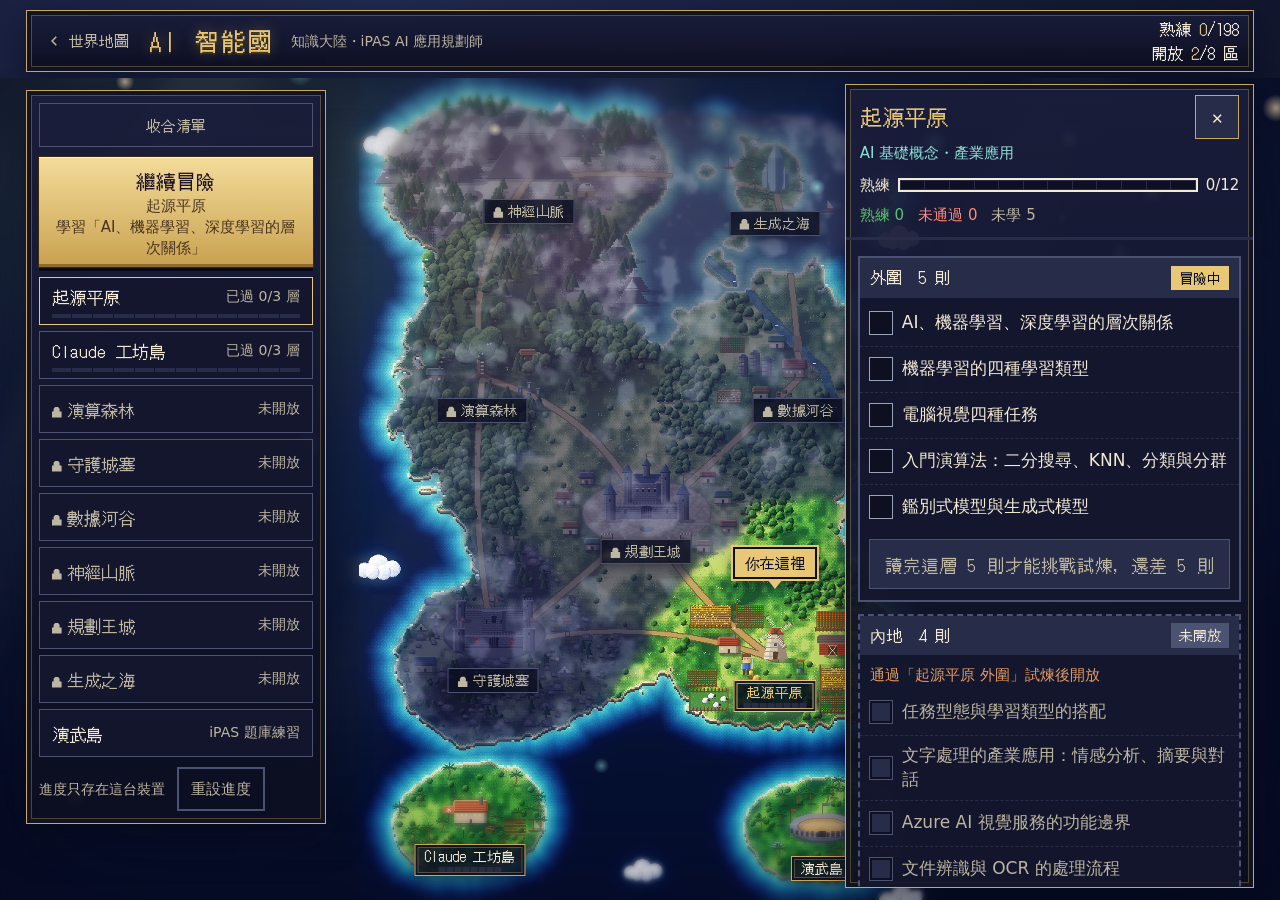
==== ai.html @ 7e4bf6fe "deploy: 同步 01_網站 2026-11-16 10:35:18" ====
<!doctype html>
<html lang="zh-Hant">
<head>
<meta charset="utf-8">
<meta name="viewport" content="width=device-width,initial-scale=1,viewport-fit=cover">
<title>AI 智能國・知識大陸</title>
<meta name="description" content="用像素冒險地圖一區一區學 AI 知識點：讀筆記、做小檢查、過試煉解鎖新區域。">
<link rel="canonical" href="https://jerry08100.github.io/ai-learning/ai.html">
<link rel="manifest" href="manifest.json">
<link rel="icon" href="favicon.svg" type="image/svg+xml">
<link rel="preconnect" href="https://fonts.googleapis.com">
<link rel="stylesheet" href="https://fonts.googleapis.com/css2?family=DotGothic16&display=swap" media="print" onload="this.media='all'">
<link rel="stylesheet" href="world.css?v=112">
</head>
<body data-country="ai">
<div class="app map-mode" id="app">
  <header class="win">
    <div class="brand"><a class="home" href="./"><svg width="18" height="18" viewBox="0 0 24 24" fill="currentColor" aria-hidden="true"><path d="M10.8284 12.0007L15.7782 16.9504L14.364 18.3646L8 12.0007L14.364 5.63672L15.7782 7.05093L10.8284 12.0007Z"/></svg>世界地圖</a><h1>AI 智能國</h1><div class="sub"><span>知識大陸・iPAS AI 應用規劃師</span></div></div>
    <div class="hud" id="hud"></div>
  </header>
  <main id="view"><p class="loading">載入中…</p></main>
  <aside class="sheet win" id="sheet" hidden>
    <div class="sh-head" id="sh-head"></div>
    <div class="sh-body" id="sh-body"></div>
  </aside>
</div>
<div class="toast win" id="toast" role="status"></div>
<script type="module" src="world.js?v=112"></script>
<script>if ('serviceWorker' in navigator) navigator.serviceWorker.register('sw.js').catch(() => {});</script>
</body>
</html>
---- world.css ----
/* 兩國共用樣式（ai.html、earth.html）。美術方向＝風格板 A「HD-2D 光影」（2026-11-14 使用者選定）：
   深墨藍半透明面板＋金色細雙框、像素地圖疊現代光影。操作型頁面：滿版、內文 ≥18px、標籤 ≥14px */
:root {
  --k:#0e1022; --pu:#4a2a3a; --r:#c8564b; --o:#e39a62; --y:#e8c877; --lg:#a7d98a; --g:#5fbf72; --dg:#1f5a4e;
  --nv:#141a33; --b:#3b5dc9; --lb:#6fb3e8; --c:#8fe3da; --w:#f3ead4; --gr:#9aa3b8; --dgr:#4c5272; --sl:#272c48;
  --panel:rgba(20,23,46,.9); --bad-bg:#4a2030; --muted:#bdb6a2; --gold:#c9a85c; --gold-d:rgba(201,168,92,.35);
  --f-body:system-ui,-apple-system,"Noto Sans TC","Microsoft JhengHei",sans-serif;
  --f-pixel:"DotGothic16",var(--f-body);
  --gut:clamp(10px,2vw,32px);
}
* { box-sizing:border-box; }
[hidden] { display:none !important; }
html, body { background:var(--k); overflow-x:clip; }
body { margin:0; color:var(--w); font-family:var(--f-body); font-size:18px; line-height:1.6; }
/* 點陣字只用在遊戲介面（標題、按鈕、名牌、標籤）；內文用一般字型，比較好讀 */
h1, h2, .hud, .tag, .pbtn, .back, .kind, .ly-h, .ttl, .x, .score, .rname { font-family:var(--f-pixel); }
a { color:var(--c); }
button { font-family:inherit; }
:focus-visible { outline:3px solid var(--y); outline-offset:2px; }
.app { min-height:100dvh; background:radial-gradient(120% 90% at 30% 0%, #222a52 0%, var(--nv) 45%, #0a0d1e 100%); display:flex; flex-direction:column; }
.win { background:linear-gradient(180deg, rgba(26,29,58,.94), rgba(12,14,32,.95)); border:1px solid var(--gold);
       box-shadow:inset 0 0 0 4px rgba(12,14,32,.9), inset 0 0 0 5px var(--gold-d), 0 12px 32px rgba(6,8,22,.5); }
header { margin:10px var(--gut) 6px; padding:6px 14px; display:flex; justify-content:space-between; align-items:center; gap:12px; }
header h1 { margin:0; font-size:24px; letter-spacing:3px; color:var(--y); text-shadow:0 0 14px rgba(232,200,119,.35), 0 2px 0 #3a2a10; font-weight:400; line-height:1.3; }
.home { font-family:var(--f-pixel); font-size:15px; color:var(--muted); text-decoration:none; min-height:44px; display:inline-flex; align-items:center; gap:6px; padding:0 4px; }
.home:hover { color:var(--y); }
header .sub { font-size:14px; color:var(--muted); display:flex; gap:10px; align-items:center; }
.brand { display:flex; align-items:center; gap:6px 16px; flex-wrap:wrap; }
header .sub a { min-height:44px; display:inline-flex; align-items:center; }
.hud { text-align:right; font-size:16px; line-height:1.5; white-space:nowrap; }
.hud b { color:var(--y); font-weight:400; }
#view { flex:1; min-height:0; display:flex; flex-direction:column; }

/* 按鈕 */
.pbtn { width:100%; min-height:48px; border:0; font-size:19px; padding:10px 12px 8px; color:#1d1526; background:linear-gradient(180deg,#f3dc9a,#c9a14f);
        box-shadow:inset 0 1px 0 #fff4c8, inset 0 -3px 0 #8f6a2c, 0 0 0 1px #3a2a10, 0 4px 0 #080a18; cursor:pointer; letter-spacing:1px; }
.pbtn:hover { filter:brightness(1.06); }
a.pbtn { display:flex; align-items:center; justify-content:center; text-decoration:none; box-sizing:border-box; }
.pbtn:active { transform:translateY(2px); box-shadow:inset 0 1px 0 #fff4c8, inset 0 -2px 0 #8f6a2c, 0 0 0 1px #3a2a10, 0 2px 0 #080a18; }
.pbtn small { display:block; font-family:var(--f-body); font-size:15px; color:#4a3320; margin-top:2px; letter-spacing:0; line-height:1.4; }
.pbtn.sec { background:linear-gradient(180deg,#3a4064,#262b48); color:var(--w); box-shadow:inset 0 1px 0 #5a6190, inset 0 -3px 0 #15182c, 0 0 0 1px var(--gold-d), 0 4px 0 #080a18; }
.pbtn[disabled] { background:var(--sl); box-shadow:0 0 0 1px var(--dgr); color:var(--muted); cursor:default; transform:none; filter:none; }
.lite { min-height:44px; font-size:15px; background:none; border:2px solid var(--dgr); color:var(--muted); padding:4px 12px; cursor:pointer; }
.lite:hover { border-color:var(--gr); color:var(--w); }

/* 地圖頁 */
.mapbox { position:relative; margin:6px auto 0; }
.mapview { width:100%; height:100%; overflow:auto; overscroll-behavior:contain; scrollbar-width:thin; scrollbar-color:var(--gold) transparent; cursor:grab; }
.mapview.drag { cursor:grabbing; } .mapview.drag canvas { cursor:grabbing; }
.mapwrap { position:relative; }
canvas { display:block; image-rendering:pixelated; image-rendering:crisp-edges; cursor:pointer; }
.tag { position:absolute; z-index:4; transform:translate(-50%,0); padding:2px 9px 3px; background:rgba(12,14,32,.82); border:1px solid var(--gold); font-size:14px; line-height:1.3;
       white-space:nowrap; text-align:center; box-shadow:inset 0 0 0 2px rgba(12,14,32,.9), inset 0 0 0 3px var(--gold-d), 0 4px 12px rgba(6,8,22,.5); color:var(--w); pointer-events:none; }
.tag.lock { border-color:var(--dgr); color:var(--muted); box-shadow:0 4px 12px rgba(6,8,22,.5); }
.tag.here { border-color:var(--y); color:var(--y); }
.here-pin { position:absolute; z-index:5; transform:translate(-50%,-100%); pointer-events:none; animation:here-bob 1.1s ease-in-out infinite; }
.here-pin span { display:block; font:15px var(--f-pixel); color:var(--k); background:var(--y); padding:3px 10px; border:2px solid var(--k); box-shadow:0 0 0 2px var(--y), 0 6px 14px rgba(6,8,22,.55); white-space:nowrap; }
.here-pin::after { content:""; position:absolute; left:50%; top:100%; margin-left:-8px; border:8px solid transparent; border-top:10px solid var(--y); }
@keyframes here-bob { 50% { transform:translate(-50%,calc(-100% - 6px)); } }
@media (prefers-reduced-motion:reduce) { .here-pin { animation:none; } }
.tag.sel { border-color:var(--y); color:var(--y); box-shadow:inset 0 0 0 2px rgba(12,14,32,.9), inset 0 0 0 3px var(--gold), 0 0 16px rgba(232,200,119,.45); }
.lk { display:inline-block; width:10px; height:11px; margin-right:5px; vertical-align:-1px; background:currentColor;
      clip-path:polygon(20% 45%,20% 20%,35% 5%,65% 5%,80% 20%,80% 45%,100% 45%,100% 100%,0 100%,0 45%,35% 45%,35% 25%,65% 25%,65% 45%,20% 45%); }
.seg { display:flex; gap:1px; margin-top:2px; justify-content:center; }
.seg i { width:7px; height:5px; background:var(--sl); }
.seg i.on { background:var(--g); } .seg i.bad { background:var(--r); }
.side-col { padding:6px var(--gut) 10px; display:flex; flex-direction:column; gap:10px; }
.fold-btn { display:none; }
@media (min-width:900px) { .fold-btn { display:block; min-height:44px; font-family:var(--f-pixel); font-size:15px; background:none; border:1px solid var(--dgr); color:var(--muted); cursor:pointer; padding:4px 12px; } .fold-btn:hover { color:var(--y); border-color:var(--gold); } }
.rlist { list-style:none; margin:0; padding:0; display:grid; gap:6px; }
.rlist button { width:100%; min-height:48px; text-align:left; display:grid; grid-template-columns:1fr auto; gap:2px 10px; align-items:center;
                background:var(--panel); border:1px solid var(--dgr); color:var(--w); padding:5px 12px; cursor:pointer; }
.rlist button:hover, .rlist button.sel { border-color:var(--y); }
.rlist .rname { font-size:17px; }
.rlist .rst { font-size:14px; color:var(--muted); }
.rlist .seg { grid-column:1 / -1; justify-content:flex-start; margin-top:0; } .rlist .seg i { flex:1; height:4px; }
.rlist .lock { color:var(--muted); }
.foot { font-size:14px; color:var(--muted); display:flex; flex-wrap:wrap; gap:8px 12px; align-items:center; margin:0; }

/* 區域面板 */
.sheet { position:fixed; left:50%; bottom:0; width:calc(100% - 12px); max-height:78vh; transform:translate(-50%,110%);
         transition:transform .2s steps(5); display:flex; flex-direction:column; z-index:5; margin-bottom:6px; }
.sheet.on { transform:translate(-50%,0); }
.sh-head { padding:10px 14px 10px; border-bottom:3px solid var(--sl); }
.sh-head h2 { margin:0; font-size:22px; font-weight:400; color:var(--y); display:flex; justify-content:space-between; align-items:center; gap:10px; }
.x { min-width:44px; min-height:44px; border:1px solid var(--gold); background:var(--sl); color:var(--w); font-size:15px; cursor:pointer; }
.dom { font-size:15px; color:var(--c); margin-top:2px; }
.hp { display:flex; align-items:center; gap:8px; margin-top:8px; font-size:15px; }
.hp .bar { flex:1; height:14px; border:2px solid var(--w); background:var(--sl); display:flex; padding:1px; gap:1px; }
.hp .bar i { flex:1; background:var(--k); } .hp .bar i.on { background:var(--g); } .hp .bar i.bad { background:var(--r); }
.nums { font-size:15px; color:var(--muted); margin-top:6px; display:flex; gap:14px; flex-wrap:wrap; }
.nums .ok { color:var(--g); } .nums .bad { color:#ff8a7a; }
.cond { font-size:15px; color:var(--o); margin-top:6px; }
.sh-body { overflow-y:auto; padding:4px 12px 16px; }
.layer { margin-top:12px; border:2px solid var(--dgr); background:var(--panel); }
.layer.lock { border-style:dashed; }
.ly-h { display:flex; justify-content:space-between; align-items:center; gap:8px; padding:7px 10px; background:var(--sl); font-size:16px; }
.t { font-size:14px; padding:1px 8px; }
.t-pass { background:var(--g); color:var(--k); } .t-learn { background:var(--y); color:var(--k); } .t-lock { background:var(--dgr); color:var(--w); }
.lc { font-size:15px; color:var(--o); padding:8px 10px 0; }
.lc.plain { color:var(--w); padding:10px; line-height:1.7; }
ul.pts { list-style:none; margin:0; padding:2px 0; }
ul.pts li { display:flex; gap:10px; align-items:center; min-height:46px; padding:8px 10px; font-size:17px; line-height:1.4; cursor:pointer; }
ul.pts li + li { border-top:1px dashed var(--sl); }
ul.pts li:hover:not(.s-lock), ul.pts li:focus-visible { background:var(--sl); }
.ic { width:22px; height:22px; flex:none; display:grid; place-items:center; font-size:13px; color:var(--k); border:2px solid var(--k); box-shadow:0 0 0 1px var(--w); }
.s-ok .ic { background:var(--g); } .s-fail .ic { background:var(--r); color:var(--w); } .s-new .ic { background:var(--k); box-shadow:0 0 0 1px var(--gr); }
.s-lock { color:var(--muted); cursor:default; } .s-lock .ic { background:var(--sl); box-shadow:0 0 0 1px var(--dgr); }
.hint { margin-left:auto; font-size:14px; color:var(--r); background:var(--w); padding:0 6px; white-space:nowrap; }
.trial { margin:8px 10px 12px; width:calc(100% - 20px); font-size:17px; }

/* 學習／試煉頁：手機單欄；寬螢幕「卡片＋大綱」兩欄 */
.app:not(.map-mode) > header { display:none; } /* 學習頁頂端只留一條，把高度讓給內容 */
.lbar { display:flex; align-items:center; gap:12px; margin:10px var(--gut) 0; padding:6px 10px; position:sticky; top:0; z-index:3; }
.back { min-height:44px; font-size:16px; background:var(--sl); color:var(--w); border:2px solid var(--w); padding:2px 12px; cursor:pointer; white-space:nowrap; }
.ttl { flex:1; min-width:0; overflow:hidden; text-overflow:ellipsis; white-space:nowrap; color:var(--y); font-size:18px; }
.dots { display:flex; gap:4px; flex:none; }
@media (max-width:599px) { .ttl { white-space:normal; display:-webkit-box; -webkit-line-clamp:2; -webkit-box-orient:vertical; font-size:16px; line-height:1.35; } .dots i { width:10px; } }
.dots i { width:14px; height:8px; background:var(--sl); } .dots i.on { background:var(--y); } .dots i.done { background:var(--gr); }
.dots i.ok { background:var(--g); } .dots i.bad { background:var(--r); }
.lgrid { flex:1; min-height:0; display:grid; grid-template-columns:minmax(0,1fr); gap:18px; padding:14px var(--gut) 0; }
.lmain { display:flex; flex-direction:column; min-width:0; }
.card { flex:1; padding:16px 18px 18px; display:flex; flex-direction:column; touch-action:pan-y; min-height:40vh; }
.kind { font-size:15px; color:var(--k); background:var(--c); align-self:flex-start; padding:1px 10px; margin-bottom:12px; }
.kind.pit { background:var(--o); } .kind.chk { background:var(--y); }
.card p { margin:0 0 12px; font-size:20px; line-height:1.85; max-width:42em; }
.card .big { font-size:24px; color:var(--y); line-height:1.7; }
.card ul { margin:0; padding-left:24px; font-size:19px; line-height:1.8; max-width:42em; } .card li { margin-bottom:10px; }
.terms { margin:0; font-size:18px; line-height:1.7; max-width:42em; }
.terms dt { color:var(--c); font-weight:700; margin-top:10px; } .terms dt:first-child { margin-top:0; }
.terms dd { margin:2px 0 0; color:var(--w); }
.ph { margin:18px 0 10px; font-size:17px; font-weight:400; font-family:var(--f-pixel); color:var(--k); background:var(--o); display:inline-block; padding:1px 10px; } .ph.th { background:var(--c); }
.flow { column-count:2; column-gap:64px; column-rule:2px solid var(--sl); column-fill:auto; overflow:hidden; }
.flow > :first-child { margin-top:0; } .flow p, .flow .card p { max-width:none; }
.tm { color:var(--c); border-bottom:2px dotted var(--c); cursor:help; }
.tm:hover, .tm:focus-visible { background:var(--sl); outline:none; }
.tip { position:fixed; z-index:10; padding:10px 14px; font-size:17px; line-height:1.6; color:var(--w); pointer-events:none; box-shadow:0 6px 0 rgba(0,0,0,.35); }
.tcol { margin-top:18px; padding-top:14px; border-top:2px solid var(--sl); }
.tcol .th { margin:0 0 10px; font-size:17px; font-weight:400; font-family:var(--f-pixel); color:var(--k); background:var(--c); display:inline-block; padding:1px 10px; }
.refs { font-size:15px; color:var(--muted); margin-top:auto; padding-top:12px; line-height:1.7; }
.q { font-size:20px; line-height:1.7; margin:0 0 12px; max-width:46em; }
.q img { max-width:100%; display:block; margin:8px 0; background:#fff; }
.opts { display:grid; gap:10px; }
.opt { display:block; width:100%; min-height:52px; text-align:left; font-size:18px; line-height:1.55; color:var(--w); background:var(--sl);
       border:2px solid var(--dgr); padding:10px 14px; cursor:pointer; }
.opt:hover:not([disabled]) { border-color:var(--y); }
.opt.right { background:var(--dg); border-color:var(--g); } .opt.wrong { background:var(--bad-bg); border-color:var(--r); }
.opt[disabled] { cursor:default; }
.fb { margin-top:12px; font-size:17px; line-height:1.8; background:var(--panel); border:2px solid var(--dgr); padding:12px 14px; max-width:60em; }
.fb .res { font-size:19px; margin-bottom:6px; } .fb .ok { color:var(--g); } .fb .bad { color:#ff8a7a; }
.nav { display:flex; gap:14px; padding:12px 0 calc(12px + env(safe-area-inset-bottom)); position:sticky; bottom:0; background:linear-gradient(transparent, var(--nv) 30%); z-index:2; }
/* 進度清單：頂端按鈕開關的浮動視窗，不占版面 */
.pbtn-s { min-height:44px; font-size:16px; background:var(--sl); color:var(--w); border:2px solid var(--w); padding:2px 12px; cursor:pointer; white-space:nowrap; font-family:var(--f-pixel); }
.pbtn-s[aria-expanded="true"] { border-color:var(--y); color:var(--y); }
.lside { position:fixed; z-index:8; top:72px; right:var(--gut); width:min(440px, calc(100vw - 2 * var(--gut))); max-height:calc(100dvh - 96px); overflow-y:auto; padding:14px; box-shadow:0 8px 0 rgba(0,0,0,.35); }
.lside h3 { margin:0 0 8px; font-size:17px; font-weight:400; color:var(--y); font-family:var(--f-pixel); }
.lside section + section { margin-top:16px; }
.olist { list-style:none; margin:0; padding:0; display:grid; gap:6px; }
.olist button, .olist span.it { width:100%; min-height:44px; display:flex; align-items:center; gap:10px; text-align:left; font-size:16px;
     background:var(--panel); color:var(--w); border:2px solid var(--sl); padding:6px 10px; }
.olist button { cursor:pointer; } .olist button:hover { border-color:var(--gr); }
.olist .cur { border-color:var(--y); color:var(--y); }
.olist .dim { color:var(--muted); }
.center { text-align:center; }
.loading { margin:48px var(--gut); font-size:19px; text-align:center; }
.result h2 { font-size:28px; font-weight:400; color:var(--y); margin:8px 0 12px; }
.result .score { font-size:56px; margin:4px 0 8px; }
.result ul { font-size:18px; }
.unlock { border:2px dashed var(--y); padding:10px 12px; margin:12px 0; color:var(--y); font-size:18px; }
.toast { position:fixed; left:50%; top:14px; transform:translateX(-50%); padding:10px 14px; font-size:16px; opacity:0; transition:opacity .15s; z-index:9; pointer-events:none; max-width:90vw; }
.toast.on { opacity:1; }

@media (min-width:900px) {
  /* 地圖頁：地圖滿版，左邊清單、右邊區域面板浮在地圖上（使用者 2026-11-14 要求） */
  .app.map-mode { height:100dvh; overflow:hidden; }
  .app.map-mode #view { position:relative; }
  .app.map-mode .mapbox { position:absolute; inset:0; margin:0; background:#10213f; }
  .app.map-mode .mapwrap { margin:0 auto; }
  .app.map-mode .side-col { position:absolute; z-index:5; left:var(--gut); top:12px; width:min(300px,26vw); max-height:calc(100% - 24px); overflow-y:auto; padding:12px; }
  .app.map-mode .side-col.fold { width:auto; }
  .app.map-mode .side-col.fold > :not(.fold-btn) { display:none; }
  .app.map-mode .sheet { position:fixed; z-index:5; left:auto; right:var(--gut); bottom:auto; top:var(--maptop,96px); width:min(430px,32vw); margin:0;
    max-height:calc(100dvh - var(--maptop,96px) - 12px); transform:translateX(calc(100% + 48px)); transition:transform .25s ease; }
  .app.map-mode .sheet.on { transform:none; }
  /* 電腦版：整頁固定一屏，卡片與大綱各自在框內捲 */
  .app:not(.map-mode) { height:100dvh; }
  .lgrid { padding-bottom:12px; }
  .lmain { min-height:0; }
  .card { min-height:0; overflow-y:auto; padding:20px 24px; }
  .nav { position:static; padding-bottom:0; }
  .card p { font-size:21px; } .card .big { font-size:26px; } .card ul { font-size:20px; } .q { font-size:21px; } .opt { font-size:19px; }
  .read p, .read ul { max-width:none; }
}
@media (max-height:760px) and (min-width:900px) {
  header { margin-top:6px; padding:4px 12px; } header h1 { font-size:20px; }
  .card p { font-size:19px; line-height:1.75; } .q { font-size:19px; } .opt { min-height:46px; padding:8px 12px; }
}
@media (max-height:760px) and (min-width:900px) {
  .rlist .seg { display:none; } .rlist button { min-height:44px; padding:2px 12px; } .rlist { gap:2px; } #go { padding:5px 12px 4px; min-height:0; } #go small { font-size:15px; line-height:1.35; } .foot { margin:0; }
  .pbtn { min-height:44px; padding:7px 12px 6px; } .side-col { gap:6px; padding-bottom:2px; }
}
@media (prefers-reduced-motion:reduce) { .sheet, .toast { transition:none; } .pbtn:active { transform:none; } }

/* ---- HD-2D 光影疊層（fx.js 掛在 .mapwrap 裡，全部不吃滑鼠）---- */
.fx { position:absolute; inset:0; pointer-events:none; }
.fx-grade { mix-blend-mode:soft-light; background:radial-gradient(120% 80% at 18% 8%, rgba(255,214,150,.75), rgba(128,96,128,.35) 50%, rgba(16,16,48,.7)); }
.fx-bloom { width:100%; height:100%; mix-blend-mode:screen; opacity:.22; filter:blur(10px) brightness(1.25) contrast(2.4) saturate(1.3); image-rendering:auto; }
.fx-tilt { height:22%; inset:auto 0; backdrop-filter:blur(2.5px); -webkit-backdrop-filter:blur(2.5px); }
.fx-tilt.t { top:0; -webkit-mask-image:linear-gradient(#000, transparent); mask-image:linear-gradient(#000, transparent); }
.fx-tilt.b { bottom:0; -webkit-mask-image:linear-gradient(transparent, #000); mask-image:linear-gradient(transparent, #000); }
.fx-rays { mix-blend-mode:screen; background:repeating-linear-gradient(115deg, rgba(255,240,205,0) 0 9%, rgba(255,240,205,.09) 11% 14%, rgba(255,240,205,0) 17% 26%);
  -webkit-mask-image:linear-gradient(160deg, #000, transparent 70%); mask-image:linear-gradient(160deg, #000, transparent 70%); animation:fx-rays 9s ease-in-out infinite alternate; }
@keyframes fx-rays { from { opacity:.3; } to { opacity:.65; } }
.fx-vig { box-shadow:inset 0 0 min(14vw,140px) rgba(8,8,28,.75); }
.fx-mote { width:100%; height:100%; mix-blend-mode:screen; }
@media (prefers-reduced-motion:reduce) { .fx-rays { animation:none; opacity:.45; } }

/* ---- 互動關卡（lessonkit.js）---- */
.lk-h { margin:0 0 12px; font:19px var(--f-pixel); color:var(--c); font-weight:400; }
.lk-small { font-size:16px; color:var(--muted); margin:8px 0 0; }
.lk-talk { display:flex; gap:16px; align-items:flex-start; }
.lk-talk canvas { flex:none; width:88px; height:88px; image-rendering:pixelated; background:var(--nv); border:2px solid var(--gold); }
.lk-bub { flex:1; border:2px solid var(--w); background:#0b0e20; padding:12px 16px 26px; min-height:120px; cursor:pointer; position:relative; font-size:20px; line-height:1.8; }
.lk-bub .who { font:16px var(--f-pixel); color:var(--y); margin-bottom:2px; }
.lk-bub.me { border-color:var(--lb); } .lk-bub.me .who { color:var(--lb); }
.lk-bub .nx { position:absolute; right:12px; bottom:4px; font-size:14px; color:var(--muted); animation:lk-blink 1s steps(2) infinite; }
.lk-bub:focus-visible { outline:3px solid var(--y); }
.lk-bub .lk-t { pointer-events:none; } /* 打字中換掉文字節點時點擊不會丟失 */
.lk-bub .lk-replay { position:absolute; left:14px; bottom:4px; min-height:32px; padding:2px 12px; font:14px var(--f-pixel); color:var(--y); background:transparent; border:1px solid var(--y); cursor:pointer; }
.lk-bub .lk-replay:hover, .lk-bub .lk-replay:focus-visible { background:rgba(232,200,119,.15); outline:2px solid var(--y); }
.card:has(.lk-talk) { cursor:pointer; }
@keyframes lk-blink { 50% { opacity:0; } }
.lk-q { font-size:20px; line-height:1.7; margin:0 0 12px; }
.lk-opts { display:grid; gap:10px; }
.lk-opts button { text-align:left; font-size:18px; line-height:1.55; color:var(--w); background:var(--sl); border:2px solid var(--dgr); padding:10px 14px; min-height:52px; cursor:pointer; }
.lk-opts button:hover:not([disabled]) { border-color:var(--y); }
.lk-opts .ok { background:var(--dg); border-color:var(--g); } .lk-opts .no { background:var(--bad-bg); border-color:var(--r); }
.lk-why { margin-top:12px; font-size:18px; line-height:1.8; border-left:4px solid var(--g); background:var(--panel); padding:10px 14px; }
.lk-tblw { overflow-x:auto; }
.lk-cmp { width:100%; border-collapse:collapse; font-size:18px; line-height:1.6; }
.lk-cmp th, .lk-cmp td { border:2px solid var(--sl); padding:8px 10px; vertical-align:top; text-align:left; }
.lk-cmp thead th { background:var(--nv); color:var(--c); font:17px var(--f-pixel); }
.lk-cmp tbody th { color:var(--y); font-weight:400; white-space:nowrap; }
.lk-cards { display:grid; grid-template-columns:repeat(auto-fit,minmax(200px,1fr)); gap:12px; }
.lk-cards > div { border:2px solid var(--sl); padding:12px; font-size:18px; line-height:1.65; text-align:center; }
.lk-cards b { display:block; font:20px var(--f-pixel); color:var(--y); margin-bottom:4px; }
.lk-cards small { display:block; color:var(--muted); font-size:15px; margin-top:4px; }
.lk-flow { list-style:none; margin:0; padding:0; display:grid; }
.lk-flow li { display:grid; grid-template-columns:40px 1fr; column-gap:12px; align-items:start; font-size:18px; line-height:1.6; padding-bottom:18px; position:relative; }
.lk-flow li span { grid-row:span 2; width:36px; height:36px; display:grid; place-items:center; background:var(--y); color:var(--k); font:18px var(--f-pixel); }
.lk-flow li:not(:last-child)::after { content:""; position:absolute; left:17px; top:38px; bottom:2px; width:2px; background:var(--gold); }
.lk-flow b { color:var(--w); } .lk-flow em { font-style:normal; color:var(--muted); font-size:16px; }
.lk-chips { display:flex; flex-wrap:wrap; gap:8px; }
.lk-chip { font-size:17px; color:var(--w); background:var(--nv); border:2px solid var(--gold); padding:6px 12px; min-height:44px; cursor:pointer; }
.lk-chip.pick { outline:3px solid var(--y); } .lk-chip.ok { border-color:var(--g); cursor:default; } .lk-chip.no { border-color:var(--r); animation:lk-shake .3s; }
@keyframes lk-shake { 25% { transform:translateX(-4px); } 75% { transform:translateX(4px); } }
.lk-bins { display:grid; grid-template-columns:repeat(auto-fit,minmax(220px,1fr)); gap:12px; margin-top:14px; }
.lk-bin { text-align:left; border:2px dashed var(--gr); background:transparent; color:var(--w); min-height:110px; padding:10px; cursor:pointer; display:flex; flex-direction:column; gap:8px; }
.lk-bin > span { font:18px var(--f-pixel); color:var(--y); }
.lk-bin .lk-chip { pointer-events:none; } /* 放好的卡停用後會吃掉點擊，讓點擊穿到籃子 */
.lk-tl { display:flex; overflow-x:auto; padding:12px 2px 6px; }
.lk-tl button { flex:none; width:96px; background:none; border:0; color:var(--muted); cursor:pointer; position:relative; padding:24px 2px 0; font:16px var(--f-pixel); min-height:64px; }
.lk-tl button::before { content:""; position:absolute; top:9px; left:0; right:0; height:3px; background:var(--sl); }
.lk-tl button::after { content:""; position:absolute; top:3px; left:50%; width:14px; height:14px; margin-left:-7px; background:var(--nv); border:2px solid var(--gold); }
.lk-tl button.on { color:var(--y); } .lk-tl button.on::after { background:var(--y); }
.lk-tl small { display:block; font:14px var(--f-body); }
.lk-tlbox { border:2px solid var(--sl); padding:12px 14px; margin-top:6px; min-height:120px; font-size:18px; line-height:1.75; }
.lk-tlbox b { color:var(--y); } .lk-tlbox p { margin:6px 0; }
.lk-seg { display:inline-flex; border:2px solid var(--sl); margin-bottom:10px; }
.lk-seg button { font:16px var(--f-pixel); background:var(--nv); color:var(--muted); border:0; padding:8px 14px; min-height:44px; cursor:pointer; }
.lk-seg button.on { background:var(--c); color:var(--k); }
.lk-row { display:grid; grid-template-columns:minmax(120px,190px) 1fr minmax(90px,150px); gap:12px; align-items:center; margin:8px 0; font-size:17px; }
.lk-row input[type=range] { width:100%; accent-color:var(--y); min-height:32px; }
.lk-row .v { font:16px var(--f-pixel); text-align:right; }
.lk-bars { margin-top:10px; }
.lk-bar { display:grid; grid-template-columns:minmax(80px,140px) 1fr auto; gap:10px; align-items:center; margin:4px 0; font-size:16px; }
.lk-bar i { display:block; height:18px; background:var(--o); transition:width .3s; min-width:1px; }
.lk-bar em { font-style:normal; color:var(--muted); }
.lk-out { margin-top:10px; display:grid; gap:4px; }
.lk-out div { font-size:18px; } .lk-out b { font:26px var(--f-pixel); color:var(--y); margin:0 6px; }
.lk-pre { margin-top:10px; font-size:16px; color:var(--muted); }
.lk-pre button { font-size:16px; background:none; border:2px solid var(--gold); color:var(--y); padding:4px 10px; margin:6px 6px 0 0; min-height:40px; cursor:pointer; }
.lk-scale { position:relative; display:flex; align-items:flex-end; justify-content:center; height:150px; margin:4px 0; }
.lk-scale .pan { width:150px; height:70px; display:grid; place-items:center; font:18px var(--f-pixel); border:2px solid var(--o); transition:transform .5s; }
.lk-scale .pan.r { border-color:var(--g); }
.lk-scale .ful { width:0; height:0; border:16px solid transparent; border-bottom:28px solid var(--gold); margin:0 15px; }
.lk-scale .beam { position:absolute; bottom:92px; left:50%; width:330px; margin-left:-165px; height:6px; background:var(--gold); transition:transform .5s; }
.lk-st { text-align:center; font:19px var(--f-pixel); color:var(--y); margin:8px 0 0; } .lk-st.ok { color:var(--g); }
.lk-tog { display:grid; grid-template-columns:repeat(auto-fit,minmax(180px,1fr)); gap:10px; }
.lk-tog button { text-align:left; background:var(--nv); color:var(--w); border:2px solid var(--sl); padding:10px 12px; min-height:60px; cursor:pointer; font-size:17px; }
.lk-tog button.on { border-color:var(--y); background:#2a2a18; }
.lk-tog small { display:block; color:var(--muted); font-size:15px; }
.lk-meter { height:18px; background:var(--sl); margin-top:6px; } .lk-meter i { display:block; height:100%; background:var(--r); transition:width .4s; }
.lk-flips { display:grid; grid-template-columns:repeat(auto-fill,minmax(200px,1fr)); gap:12px; }
.lk-flip { perspective:800px; height:170px; padding:0; border:0; background:none; cursor:pointer; color:var(--w); }
.lk-flip .in { position:relative; display:block; width:100%; height:100%; transition:transform .5s; transform-style:preserve-3d; }
.lk-flip.on .in { transform:rotateY(180deg); }
.lk-flip .f, .lk-flip .b { position:absolute; inset:0; backface-visibility:hidden; border:2px solid var(--gold); padding:12px; display:flex; align-items:center; justify-content:center; text-align:center; }
.lk-flip .f { background:var(--nv); font:19px var(--f-pixel); color:var(--y); }
.lk-flip .b { background:#10182c; transform:rotateY(180deg); font-size:16px; line-height:1.6; overflow:auto; align-items:flex-start; text-align:left; }
.lk-trap { border-left:4px solid var(--r); background:#1d1222; padding:10px 14px; margin:0 0 10px; font-size:18px; line-height:1.7; }
.lk-trap b { display:block; color:var(--o); font-weight:400; } .lk-trap span { display:block; }
.lk-memo { border:2px solid var(--y); padding:16px; text-align:center; font:22px/1.7 var(--f-pixel); color:var(--y); background:#1c1a10; margin:auto 0; }
.lk-mode { margin-left:auto; }
.lk-stage { display:block; width:100%; max-width:720px; aspect-ratio:320/120; margin:0 auto 12px; image-rendering:pixelated; border:2px solid var(--gold); background:var(--nv); }
.lk-pre-terms dl { margin:0; } .lk-pre-terms dt { color:var(--y); font:19px var(--f-pixel); margin-top:12px; } .lk-pre-terms dt:first-child { margin-top:0; } .lk-pre-terms dd { margin:4px 0 0; font-size:18px; line-height:1.7; }
#lkb { margin:auto 0; } /* 內容短時在卡片裡垂直置中，不留下半空白 */
.lbar .dots { flex:0 1 auto; min-width:0; max-width:40%; overflow:hidden; } /* 關卡卡數多時進度點不擠掉標題 */
@media (min-width:900px) { .lk-cmp, .lk-cards > div, .lk-flow li, .lk-tlbox, .lk-why, .lk-trap { font-size:20px; } .lk-bub { font-size:22px; } .lk-q { font-size:22px; } .lk-opts button { font-size:19px; } }
@media (max-width:640px) {
  .lk-talk canvas { width:60px; height:60px; } .lk-bub { font-size:18px; }
  .lbar .dots { max-width:22%; }
  .lk-row { grid-template-columns:1fr auto; } .lk-row input { grid-column:1/-1; grid-row:2; }
  .lk-scale .pan { width:110px; } .lk-scale .beam { width:250px; margin-left:-125px; }
}
@media (prefers-reduced-motion:reduce) { .lk-bub .nx, .lk-chip.no { animation:none; } .lk-flip .in, .lk-scale .pan, .lk-scale .beam, .lk-bar i, .lk-meter i { transition:none; } }
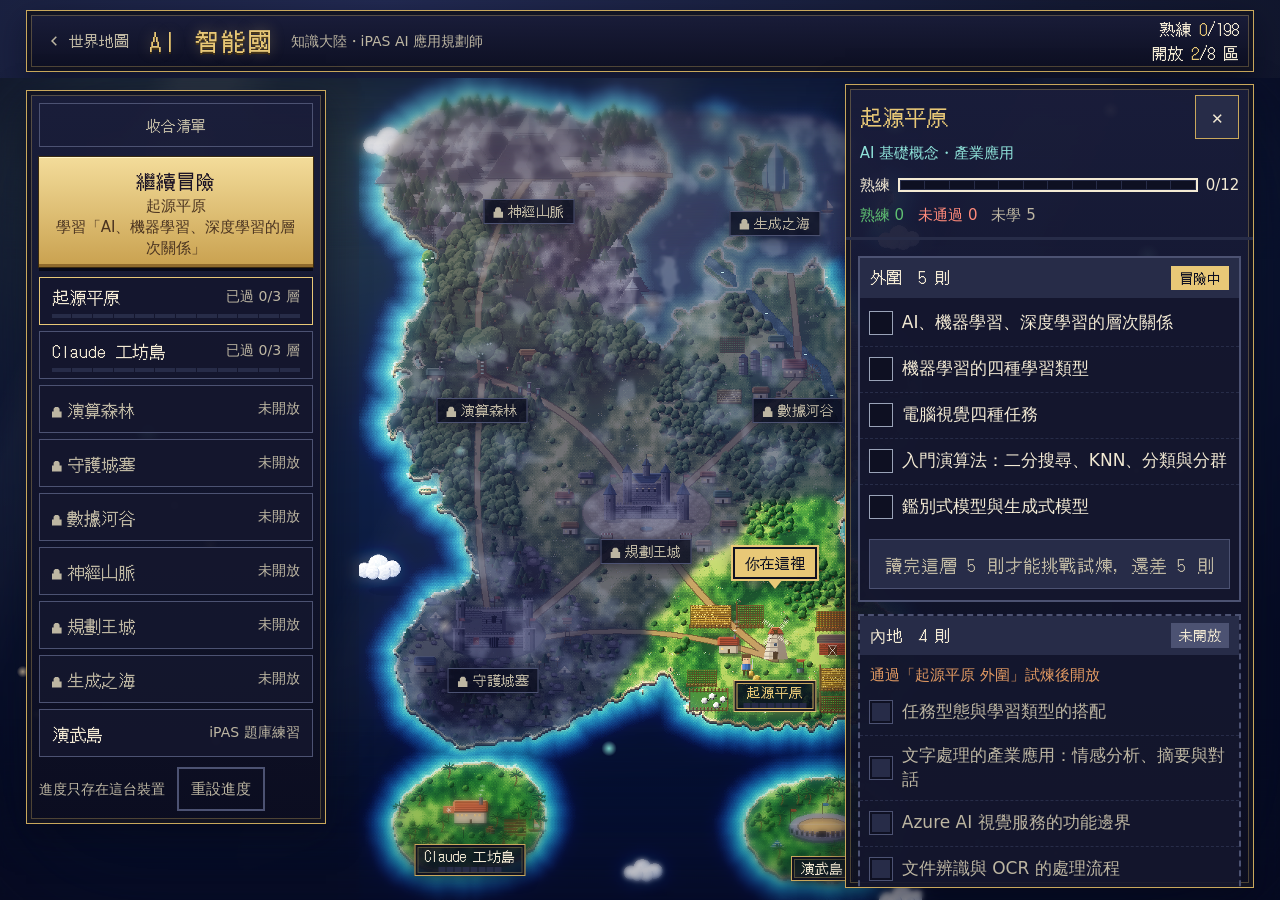
==== commit 97a9674f: "deploy: 同步 01_網站 2026-11-16 11:57:38" ====
--- a/ai.html
+++ b/ai.html
@@ -10,7 +10,7 @@
 <link rel="icon" href="favicon.svg" type="image/svg+xml">
 <link rel="preconnect" href="https://fonts.googleapis.com">
 <link rel="stylesheet" href="https://fonts.googleapis.com/css2?family=DotGothic16&display=swap" media="print" onload="this.media='all'">
-<link rel="stylesheet" href="world.css?v=112">
+<link rel="stylesheet" href="world.css?v=113">
 </head>
 <body data-country="ai">
 <div class="app map-mode" id="app">
@@ -25,7 +25,7 @@
   </aside>
 </div>
 <div class="toast win" id="toast" role="status"></div>
-<script type="module" src="world.js?v=112"></script>
+<script type="module" src="world.js?v=113"></script>
 <script>if ('serviceWorker' in navigator) navigator.serviceWorker.register('sw.js').catch(() => {});</script>
 </body>
 </html>
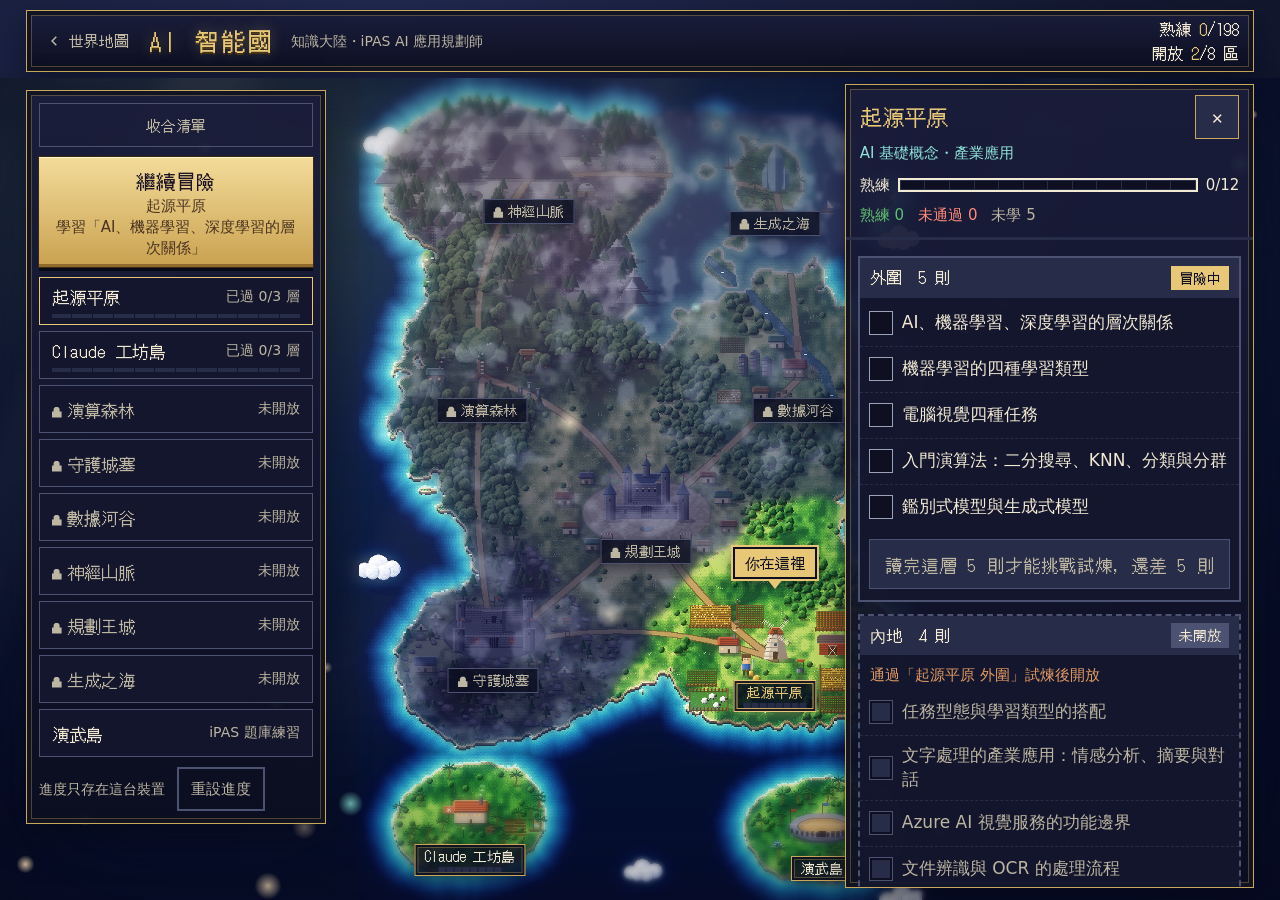
==== commit 5ccf1c88: "deploy: 同步 01_網站 2026-11-19 15:28:21" ====
--- a/ai.html
+++ b/ai.html
@@ -10,7 +10,7 @@
 <link rel="icon" href="favicon.svg" type="image/svg+xml">
 <link rel="preconnect" href="https://fonts.googleapis.com">
 <link rel="stylesheet" href="https://fonts.googleapis.com/css2?family=DotGothic16&display=swap" media="print" onload="this.media='all'">
-<link rel="stylesheet" href="world.css?v=113">
+<link rel="stylesheet" href="world.css?v=114">
 </head>
 <body data-country="ai">
 <div class="app map-mode" id="app">
@@ -25,7 +25,7 @@
   </aside>
 </div>
 <div class="toast win" id="toast" role="status"></div>
-<script type="module" src="world.js?v=113"></script>
+<script type="module" src="world.js?v=114"></script>
 <script>if ('serviceWorker' in navigator) navigator.serviceWorker.register('sw.js').catch(() => {});</script>
 </body>
 </html>
--- a/world.css
+++ b/world.css
@@ -146,7 +146,7 @@
 .opt:hover:not([disabled]) { border-color:var(--y); }
 .opt.right { background:var(--dg); border-color:var(--g); } .opt.wrong { background:var(--bad-bg); border-color:var(--r); }
 .opt[disabled] { cursor:default; }
-.fb { margin-top:12px; font-size:17px; line-height:1.8; background:var(--panel); border:2px solid var(--dgr); padding:12px 14px; max-width:60em; }
+.fb { margin-top:12px; font-size:18px; line-height:1.8; background:var(--panel); border:2px solid var(--dgr); padding:12px 14px; max-width:60em; }
 .fb .res { font-size:19px; margin-bottom:6px; } .fb .ok { color:var(--g); } .fb .bad { color:#ff8a7a; }
 .nav { display:flex; gap:14px; padding:12px 0 calc(12px + env(safe-area-inset-bottom)); position:sticky; bottom:0; background:linear-gradient(transparent, var(--nv) 30%); z-index:2; }
 /* 進度清單：頂端按鈕開關的浮動視窗，不占版面 */
@@ -216,101 +216,347 @@
 @media (prefers-reduced-motion:reduce) { .fx-rays { animation:none; opacity:.45; } }
 
 /* ---- 互動關卡（lessonkit.js）---- */
-.lk-h { margin:0 0 12px; font:19px var(--f-pixel); color:var(--c); font-weight:400; }
-.lk-small { font-size:16px; color:var(--muted); margin:8px 0 0; }
+.lk-h { margin:0 0 12px; font:1.056em var(--f-body); color:var(--c); font-weight:400; }
+.lk-small { font-size:0.889em; color:var(--muted); margin:8px 0 0; }
+.lk-small.lk-good { color:var(--g); } .lk-small.lk-bad { color:#ff8a7a; }
 .lk-talk { display:flex; gap:16px; align-items:flex-start; }
 .lk-talk canvas { flex:none; width:88px; height:88px; image-rendering:pixelated; background:var(--nv); border:2px solid var(--gold); }
-.lk-bub { flex:1; border:2px solid var(--w); background:#0b0e20; padding:12px 16px 26px; min-height:120px; cursor:pointer; position:relative; font-size:20px; line-height:1.8; }
-.lk-bub .who { font:16px var(--f-pixel); color:var(--y); margin-bottom:2px; }
+.lk-bub { flex:1; border:2px solid var(--w); background:#0b0e20; padding:12px 16px 4px; cursor:pointer; position:relative; font-size:1.111em; line-height:1.8; }
+.lk-bub .who { font:0.889em var(--f-pixel); color:var(--y); margin-bottom:2px; }
 .lk-bub.me { border-color:var(--lb); } .lk-bub.me .who { color:var(--lb); }
-.lk-bub .nx { position:absolute; right:12px; bottom:4px; font-size:14px; color:var(--muted); animation:lk-blink 1s steps(2) infinite; }
+.lk-foot { display:flex; justify-content:flex-end; align-items:center; gap:12px; min-height:44px; } /* 提示與重看鈕排在對話框底部一列，固定高度避免跳動 */
+.lk-bub .nx { font-size:0.778em; color:var(--muted); animation:lk-blink 1s steps(2) infinite; }
 .lk-bub:focus-visible { outline:3px solid var(--y); }
-.lk-bub .lk-t { pointer-events:none; } /* 打字中換掉文字節點時點擊不會丟失 */
-.lk-bub .lk-replay { position:absolute; left:14px; bottom:4px; min-height:32px; padding:2px 12px; font:14px var(--f-pixel); color:var(--y); background:transparent; border:1px solid var(--y); cursor:pointer; }
-.lk-bub .lk-replay:hover, .lk-bub .lk-replay:focus-visible { background:rgba(232,200,119,.15); outline:2px solid var(--y); }
-.card:has(.lk-talk) { cursor:pointer; }
+.lk-bub, .lk-stage { user-select:none; -webkit-user-select:none; } .card:has(.lk-stage) { cursor:pointer; }
+.lk-replay { font:0.833em var(--f-pixel); color:var(--k); background:var(--y); border:2px solid var(--k); padding:4px 14px; min-height:44px; min-width:44px; cursor:pointer; }
+.lk-replay:hover { background:var(--w); }
 @keyframes lk-blink { 50% { opacity:0; } }
-.lk-q { font-size:20px; line-height:1.7; margin:0 0 12px; }
+.lk-q { font-size:1.111em; line-height:1.7; margin:0 0 12px; }
 .lk-opts { display:grid; gap:10px; }
-.lk-opts button { text-align:left; font-size:18px; line-height:1.55; color:var(--w); background:var(--sl); border:2px solid var(--dgr); padding:10px 14px; min-height:52px; cursor:pointer; }
+@media (min-width:900px) { .lk-opts { grid-template-columns:repeat(2,minmax(0,1fr)); } }
+.lk-opts button { text-align:left; font-size:1em; line-height:1.55; color:var(--w); background:var(--sl); border:2px solid var(--dgr); padding:10px 14px; min-height:52px; cursor:pointer; }
 .lk-opts button:hover:not([disabled]) { border-color:var(--y); }
 .lk-opts .ok { background:var(--dg); border-color:var(--g); } .lk-opts .no { background:var(--bad-bg); border-color:var(--r); }
-.lk-why { margin-top:12px; font-size:18px; line-height:1.8; border-left:4px solid var(--g); background:var(--panel); padding:10px 14px; }
+.lk-why { margin-top:12px; font-size:1em; line-height:1.8; border-left:4px solid var(--g); background:var(--panel); padding:10px 14px; } .lk-why.no { border-left-color:var(--r); }
+/* 打字效果每 20ms 換掉文字節點，點在字上會因按下與放開不是同一個節點而丟失 click；讓字不吃滑鼠，點擊落在不會被換掉的對話框上 */
+.lk-bub .lk-t, .lk-bub .lk-ghost { pointer-events:none; }
 .lk-tblw { overflow-x:auto; }
-.lk-cmp { width:100%; border-collapse:collapse; font-size:18px; line-height:1.6; }
+.lk-cmp { width:100%; border-collapse:collapse; font-size:1em; line-height:1.6; }
 .lk-cmp th, .lk-cmp td { border:2px solid var(--sl); padding:8px 10px; vertical-align:top; text-align:left; }
-.lk-cmp thead th { background:var(--nv); color:var(--c); font:17px var(--f-pixel); }
+.lk-cmp thead th { background:var(--nv); color:var(--c); font:0.944em var(--f-body); }
 .lk-cmp tbody th { color:var(--y); font-weight:400; white-space:nowrap; }
-.lk-cards { display:grid; grid-template-columns:repeat(auto-fit,minmax(200px,1fr)); gap:12px; }
-.lk-cards > div { border:2px solid var(--sl); padding:12px; font-size:18px; line-height:1.65; text-align:center; }
-.lk-cards b { display:block; font:20px var(--f-pixel); color:var(--y); margin-bottom:4px; }
-.lk-cards small { display:block; color:var(--muted); font-size:15px; margin-top:4px; }
+.lk-cards { display:grid; grid-template-columns:repeat(auto-fit,minmax(min(100%,11em),1fr)); gap:12px; }
+.lk-cards > div { border:2px solid var(--sl); padding:12px; font-size:1em; line-height:1.65; text-align:center; }
+.lk-cards b { display:block; font:1.111em var(--f-body); color:var(--y); margin-bottom:4px; }
+.lk-cards small { display:block; color:var(--muted); font-size:0.95em; margin-top:4px; }
 .lk-flow { list-style:none; margin:0; padding:0; display:grid; }
-.lk-flow li { display:grid; grid-template-columns:40px 1fr; column-gap:12px; align-items:start; font-size:18px; line-height:1.6; padding-bottom:18px; position:relative; }
-.lk-flow li span { grid-row:span 2; width:36px; height:36px; display:grid; place-items:center; background:var(--y); color:var(--k); font:18px var(--f-pixel); }
+.lk-flow li { display:grid; grid-template-columns:40px 1fr; column-gap:12px; align-items:start; font-size:1em; line-height:1.6; padding-bottom:18px; position:relative; }
+.lk-flow li span { grid-row:span 2; width:36px; height:36px; display:grid; place-items:center; background:var(--y); color:var(--k); font:1em var(--f-pixel); }
 .lk-flow li:not(:last-child)::after { content:""; position:absolute; left:17px; top:38px; bottom:2px; width:2px; background:var(--gold); }
-.lk-flow b { color:var(--w); } .lk-flow em { font-style:normal; color:var(--muted); font-size:16px; }
+.lk-flow b { color:var(--w); } .lk-flow em { font-style:normal; color:var(--muted); font-size:0.95em; }
 .lk-chips { display:flex; flex-wrap:wrap; gap:8px; }
-.lk-chip { font-size:17px; color:var(--w); background:var(--nv); border:2px solid var(--gold); padding:6px 12px; min-height:44px; cursor:pointer; }
+.lk-chip { font-size:1em; color:var(--w); background:var(--nv); border:2px solid var(--gold); padding:6px 12px; min-height:44px; cursor:pointer; }
 .lk-chip.pick { outline:3px solid var(--y); } .lk-chip.ok { border-color:var(--g); cursor:default; } .lk-chip.no { border-color:var(--r); animation:lk-shake .3s; }
 @keyframes lk-shake { 25% { transform:translateX(-4px); } 75% { transform:translateX(4px); } }
-.lk-bins { display:grid; grid-template-columns:repeat(auto-fit,minmax(220px,1fr)); gap:12px; margin-top:14px; }
+.lk-bins { display:grid; grid-template-columns:repeat(auto-fit,minmax(min(100%,12em),1fr)); gap:12px; margin-top:14px; }
 .lk-bin { text-align:left; border:2px dashed var(--gr); background:transparent; color:var(--w); min-height:110px; padding:10px; cursor:pointer; display:flex; flex-direction:column; gap:8px; }
-.lk-bin > span { font:18px var(--f-pixel); color:var(--y); }
+.lk-bin > span { font:1em var(--f-body); color:var(--y); }
 .lk-bin .lk-chip { pointer-events:none; } /* 放好的卡停用後會吃掉點擊，讓點擊穿到籃子 */
 .lk-tl { display:flex; overflow-x:auto; padding:12px 2px 6px; }
-.lk-tl button { flex:none; width:96px; background:none; border:0; color:var(--muted); cursor:pointer; position:relative; padding:24px 2px 0; font:16px var(--f-pixel); min-height:64px; }
+.lk-tl button { flex:1 0 6em; background:none; border:0; color:var(--muted); cursor:pointer; position:relative; padding:24px 4px 0; font:1em var(--f-body); min-height:64px; }
 .lk-tl button::before { content:""; position:absolute; top:9px; left:0; right:0; height:3px; background:var(--sl); }
 .lk-tl button::after { content:""; position:absolute; top:3px; left:50%; width:14px; height:14px; margin-left:-7px; background:var(--nv); border:2px solid var(--gold); }
 .lk-tl button.on { color:var(--y); } .lk-tl button.on::after { background:var(--y); }
-.lk-tl small { display:block; font:14px var(--f-body); }
-.lk-tlbox { border:2px solid var(--sl); padding:12px 14px; margin-top:6px; min-height:120px; font-size:18px; line-height:1.75; }
+.lk-tl small { display:block; font:0.9em var(--f-body); }
+.lk-tlbox { border:2px solid var(--sl); padding:12px 14px; margin-top:6px; min-height:120px; font-size:1em; line-height:1.75; }
 .lk-tlbox b { color:var(--y); } .lk-tlbox p { margin:6px 0; }
 .lk-seg { display:inline-flex; border:2px solid var(--sl); margin-bottom:10px; }
-.lk-seg button { font:16px var(--f-pixel); background:var(--nv); color:var(--muted); border:0; padding:8px 14px; min-height:44px; cursor:pointer; }
+.lk-seg button { font:1em var(--f-body); background:var(--nv); color:var(--muted); border:0; padding:8px 14px; min-height:44px; cursor:pointer; }
 .lk-seg button.on { background:var(--c); color:var(--k); }
-.lk-row { display:grid; grid-template-columns:minmax(120px,190px) 1fr minmax(90px,150px); gap:12px; align-items:center; margin:8px 0; font-size:17px; }
+.lk-row { display:grid; grid-template-columns:minmax(6.5em,10.5em) 1fr minmax(5em,8.5em); gap:12px; align-items:center; margin:8px 0; font-size:1em; }
 .lk-row input[type=range] { width:100%; accent-color:var(--y); min-height:32px; }
-.lk-row .v { font:16px var(--f-pixel); text-align:right; }
+@media (pointer:coarse), (max-width:640px) { .lk-row input[type=range] { min-height:44px; } }
+.lk-row .v { font:1em var(--f-body); text-align:right; }
 .lk-bars { margin-top:10px; }
-.lk-bar { display:grid; grid-template-columns:minmax(80px,140px) 1fr auto; gap:10px; align-items:center; margin:4px 0; font-size:16px; }
+.lk-bar { display:grid; grid-template-columns:minmax(5.5em,9em) 1fr auto; gap:10px; align-items:center; margin:4px 0; font-size:1em; }
 .lk-bar i { display:block; height:18px; background:var(--o); transition:width .3s; min-width:1px; }
 .lk-bar em { font-style:normal; color:var(--muted); }
 .lk-out { margin-top:10px; display:grid; gap:4px; }
-.lk-out div { font-size:18px; } .lk-out b { font:26px var(--f-pixel); color:var(--y); margin:0 6px; }
-.lk-pre { margin-top:10px; font-size:16px; color:var(--muted); }
-.lk-pre button { font-size:16px; background:none; border:2px solid var(--gold); color:var(--y); padding:4px 10px; margin:6px 6px 0 0; min-height:40px; cursor:pointer; }
+.lk-out div { font-size:1em; } .lk-out b { font:1.3em var(--f-body); color:var(--y); margin:0 6px; }
+.lk-out .lk-step { margin:4px 0 6px; padding:6px 10px; border-left:3px solid var(--y); background:rgba(232,200,119,.08); font-size:.85em; line-height:1.7; color:var(--w); }
+.lk-out .lk-step i { font-style:normal; font:.85em var(--f-pixel); color:var(--y); margin-right:8px; }
+.lk-out .lk-step div { font-size:1em; display:inline; } .lk-out .lk-step div + div::before { content:''; display:block; }
+.lk-out .lk-step b { font:1em var(--f-body); font-weight:700; color:var(--y); margin:0 2px; }
+.lk-pre { margin-top:10px; font-size:1em; color:var(--muted); }
+.lk-pre button { font-size:1em; background:none; border:2px solid var(--gold); color:var(--y); padding:4px 12px; margin:6px 8px 0 0; min-height:44px; cursor:pointer; }
 .lk-scale { position:relative; display:flex; align-items:flex-end; justify-content:center; height:150px; margin:4px 0; }
-.lk-scale .pan { width:150px; height:70px; display:grid; place-items:center; font:18px var(--f-pixel); border:2px solid var(--o); transition:transform .5s; }
+.lk-scale .pan { width:150px; height:70px; display:grid; place-items:center; font:1em var(--f-body); border:2px solid var(--o); transition:transform .5s; }
 .lk-scale .pan.r { border-color:var(--g); }
 .lk-scale .ful { width:0; height:0; border:16px solid transparent; border-bottom:28px solid var(--gold); margin:0 15px; }
 .lk-scale .beam { position:absolute; bottom:92px; left:50%; width:330px; margin-left:-165px; height:6px; background:var(--gold); transition:transform .5s; }
-.lk-st { text-align:center; font:19px var(--f-pixel); color:var(--y); margin:8px 0 0; } .lk-st.ok { color:var(--g); }
-.lk-tog { display:grid; grid-template-columns:repeat(auto-fit,minmax(180px,1fr)); gap:10px; }
-.lk-tog button { text-align:left; background:var(--nv); color:var(--w); border:2px solid var(--sl); padding:10px 12px; min-height:60px; cursor:pointer; font-size:17px; }
+.lk-st { text-align:center; font:1.056em var(--f-body); color:var(--y); margin:8px 0 0; } .lk-st.ok { color:var(--g); }
+.lk-tog { display:grid; grid-template-columns:repeat(auto-fit,minmax(min(100%,10em),1fr)); gap:10px; }
+.lk-tog button { text-align:left; background:var(--nv); color:var(--w); border:2px solid var(--sl); padding:10px 12px; min-height:60px; cursor:pointer; font-size:1em; }
 .lk-tog button.on { border-color:var(--y); background:#2a2a18; }
-.lk-tog small { display:block; color:var(--muted); font-size:15px; }
+.lk-tog small { display:block; color:var(--muted); font-size:0.95em; }
 .lk-meter { height:18px; background:var(--sl); margin-top:6px; } .lk-meter i { display:block; height:100%; background:var(--r); transition:width .4s; }
 .lk-flips { display:grid; grid-template-columns:repeat(auto-fill,minmax(200px,1fr)); gap:12px; }
 .lk-flip { perspective:800px; height:170px; padding:0; border:0; background:none; cursor:pointer; color:var(--w); }
 .lk-flip .in { position:relative; display:block; width:100%; height:100%; transition:transform .5s; transform-style:preserve-3d; }
 .lk-flip.on .in { transform:rotateY(180deg); }
 .lk-flip .f, .lk-flip .b { position:absolute; inset:0; backface-visibility:hidden; border:2px solid var(--gold); padding:12px; display:flex; align-items:center; justify-content:center; text-align:center; }
-.lk-flip .f { background:var(--nv); font:19px var(--f-pixel); color:var(--y); }
-.lk-flip .b { background:#10182c; transform:rotateY(180deg); font-size:16px; line-height:1.6; overflow:auto; align-items:flex-start; text-align:left; }
-.lk-trap { border-left:4px solid var(--r); background:#1d1222; padding:10px 14px; margin:0 0 10px; font-size:18px; line-height:1.7; }
+.lk-flip .f { background:var(--nv); font:1.056em var(--f-body); color:var(--y); }
+.lk-flip .b { background:#10182c; transform:rotateY(180deg); font-size:0.889em; line-height:1.6; overflow:auto; align-items:flex-start; text-align:left; }
+.lk-trap { border-left:4px solid var(--r); background:#1d1222; padding:10px 14px; margin:0 0 10px; font-size:1em; line-height:1.7; }
 .lk-trap b { display:block; color:var(--o); font-weight:400; } .lk-trap span { display:block; }
-.lk-memo { border:2px solid var(--y); padding:16px; text-align:center; font:22px/1.7 var(--f-pixel); color:var(--y); background:#1c1a10; margin:auto 0; }
+.lk-memo { border:2px solid var(--y); padding:16px; text-align:center; font:1.222em/1.7 var(--f-body); color:var(--y); background:#1c1a10; margin:auto 0; }
 .lk-mode { margin-left:auto; }
-.lk-stage { display:block; width:100%; max-width:720px; aspect-ratio:320/120; margin:0 auto 12px; image-rendering:pixelated; border:2px solid var(--gold); background:var(--nv); }
-.lk-pre-terms dl { margin:0; } .lk-pre-terms dt { color:var(--y); font:19px var(--f-pixel); margin-top:12px; } .lk-pre-terms dt:first-child { margin-top:0; } .lk-pre-terms dd { margin:4px 0 0; font-size:18px; line-height:1.7; }
+/* 舞台：.lk-stage 只是量寬度的盒子，stage.js 依寬度把 160×60 的畫布放大成整數倍（像素才不會糊）後置中 */
+.lk-stage { display:flex; justify-content:center; width:100%; max-width:min(100%,44em); margin:0 auto 12px; }
+.lk-stage canvas { display:block; flex:none; box-sizing:content-box; width:100%; aspect-ratio:160/60; image-rendering:pixelated; border:2px solid var(--gold); background:var(--nv); }
+.lk-pre-terms dl { margin:0; display:grid; grid-template-columns:repeat(auto-fit,minmax(min(100%,20em),1fr)); gap:14px 2em; } .lk-pre-terms dt { color:var(--y); font:1.056em var(--f-body); } .lk-pre-terms dd { margin:4px 0 0; font-size:1em; line-height:1.7; }
 #lkb { margin:auto 0; } /* 內容短時在卡片裡垂直置中，不留下半空白 */
 .lbar .dots { flex:0 1 auto; min-width:0; max-width:40%; overflow:hidden; } /* 關卡卡數多時進度點不擠掉標題 */
-@media (min-width:900px) { .lk-cmp, .lk-cards > div, .lk-flow li, .lk-tlbox, .lk-why, .lk-trap { font-size:20px; } .lk-bub { font-size:22px; } .lk-q { font-size:22px; } .lk-opts button { font-size:19px; } }
 @media (max-width:640px) {
-  .lk-talk canvas { width:60px; height:60px; } .lk-bub { font-size:18px; }
+  .lk-row { grid-template-columns:1fr auto; }
+  .lk-talk canvas { width:60px; height:60px; } .lk-bub { font-size:1em; }
   .lbar .dots { max-width:22%; }
   .lk-row { grid-template-columns:1fr auto; } .lk-row input { grid-column:1/-1; grid-row:2; }
   .lk-scale .pan { width:110px; } .lk-scale .beam { width:250px; margin-left:-125px; }
 }
 @media (prefers-reduced-motion:reduce) { .lk-bub .nx, .lk-chip.no { animation:none; } .lk-flip .in, .lk-scale .pan, .lk-scale .beam, .lk-bar i, .lk-meter i { transition:none; } }
+
+/* 內容文字用一般字體（使用者 2026-11-15：只有系統介面用像素字），標題類加粗 */
+.lk-h, .lk-cards b, .lk-bin > span, .lk-flip .f, .lk-pre-terms dt, .lk-cmp thead th, .lk-memo, .lk-out b, .lk-st { font-weight:700; }
+/* 流程改橫排（使用者 2026-11-15：直排太浪費空間），放不下自動折行，步驟間用箭頭 */
+.lk-flow { display:flex; flex-wrap:wrap; gap:14px 38px; align-items:stretch; }
+.lk-flow li { flex:1 1 10em; display:flex; flex-direction:column; gap:4px; border:2px solid var(--sl); background:var(--nv); padding:12px 14px; position:relative; }
+.lk-flow li span { grid-row:auto; width:1.8em; height:1.8em; font-size:1em; margin-bottom:4px; }
+.lk-flow li:not(:last-child)::after { content:"▶"; position:absolute; left:auto; right:-30px; top:50%; bottom:auto; width:auto; transform:translateY(-50%); background:none; color:var(--gold); font-size:1em; }
+.lk-flow b, .lk-flow em { display:block; }
+
+/* 名詞方塊（取代翻面小卡） */
+.lk-terms-top { display:flex; align-items:center; justify-content:space-between; gap:12px; margin-bottom:12px; } .lk-terms-top .lk-small { margin:0; }
+.lk-allopen { font-size:0.889em; background:var(--sl); color:var(--w); border:2px solid var(--gold); padding:6px 14px; min-height:44px; cursor:pointer; }
+.lk-terms { display:grid; grid-template-columns:repeat(auto-fill,minmax(min(100%,15em),1fr)); gap:14px; align-items:start; }
+.lk-term { text-align:left; background:var(--nv); border:2px solid var(--gold); color:var(--w); padding:16px 18px; cursor:pointer; min-height:92px; display:flex; flex-direction:column; gap:10px; font-family:var(--f-body); }
+.lk-term:hover { border-color:var(--y); } .lk-term.on { background:#10182c; border-color:var(--y); padding:12px 16px; gap:6px; }
+.lk-term b { font-size:1.222em; color:var(--y); line-height:1.4; } .lk-term .lk-hint { font-size:0.889em; color:var(--muted); }
+.lk-term .d { display:none; font-size:1em; line-height:1.8; } .lk-term.on .d { display:block; } .lk-term.on .lk-hint { display:none; }
+@media (min-width:900px) { .lk-term b { font-size:1.333em; } .lk-term .d { font-size:1.056em; } }
+
+/* 關卡內容依卡片空間放大（使用者 2026-11-15：內容太小、空白太多）：.lk-fit 的字級由 world.js fitCard() 設定，裡面全用 em */
+.lk-fit { font-size:18px; width:100%; }
+.card .lk-fit p, .card .lk-fit ul, .card .lk-fit li { font-size:1em; line-height:1.75; max-width:none; }
+.card .lk-fit .lk-q { font-size:1.12em; } .card .lk-fit .lk-small { font-size:1em; } .card .lk-fit .lk-st { font-size:1.06em; }
+.card .lk-fit .lk-tlbox p { font-size:1em; }
+.lk-tw { display:grid; } .lk-tw > * { grid-area:1/1; } .lk-tw .lk-ghost { visibility:hidden; } /* 對話框先用最長那句撐高，打字時不跳動 */
+.card .lk-fit .refs { font-size:.8em; }
+:where(.lk-fit) button { font-size:1em; font-family:inherit; } /* 按鈕預設不繼承字級，關卡裡的按鈕跟著放大 */
+#card > .lk-fit { margin:auto 0; } /* 內容短時在卡片裡垂直置中 */
+
+/* 小算盤：寬螢幕左右兩欄（左：滑桿與情境，右：長條與結果），滑桿標籤在上、數值在右 */
+.lk-calc { display:grid; gap:0 2em; }
+.lk-calc .lk-row { grid-template-columns:1fr auto; gap:0 12px; margin:4px 0 8px; } .lk-calc .lk-row input { grid-column:1/-1; grid-row:2; }
+.lk-calc .lk-bars { margin-top:6px; }
+@media (min-width:900px) { .lk-calc { grid-template-columns:minmax(0,1.1fr) minmax(0,1fr); align-items:start; } .lk-calc .lk-cr > :first-child { margin-top:0; } }
+/* 對話舞台高度跟視窗高度走：矮螢幕不壓掉對話框，高螢幕放大 */
+.lk-stage { --sh:min(calc(100dvh - 410px), 40dvh); max-width:min(100%,44em,max(360px,calc(var(--sh) * 2.667))); }
+@media (max-width:899px) { .lk-stage { max-width:100%; } }
+
+/* 陷阱卡：寬螢幕多欄排，一頁看完 */
+.lk-traps { display:grid; grid-template-columns:repeat(auto-fit,minmax(min(100%,22em),1fr)); gap:0 14px; }
+.lk-traps .lk-trap { margin:0 0 12px; padding:10px 14px; line-height:1.6; }
+/* 小算盤的滑桿：寬度夠就兩欄並排，省高度 */
+.lk-rows { display:grid; grid-template-columns:repeat(auto-fit,minmax(min(100%,15em),1fr)); gap:0 1.5em; }
+/* 小檢查／試煉題：寬螢幕左題目選項、右解析（答前先放說明，不留空洞也不會答完才跳版） */
+.fb-ph { display:none; }
+@media (min-width:900px) {
+  .qwrap { display:grid; grid-template-columns:minmax(0,1.05fr) minmax(0,.95fr); gap:0 24px; align-items:start; }
+  .qwrap .q { max-width:none; grid-area:1/1/2/3; } .qwrap > img { grid-area:2/1/3/3; } .qwrap .opts { grid-area:3/1/4/2; } .qwrap #fbx { grid-area:3/2/4/3; }
+  #fbx { align-self:stretch; display:flex; flex-direction:column; }
+  #fbx .fb { margin-top:0; max-width:none; flex:1; }
+  .fb-ph { display:grid; place-items:center; flex:1; min-height:10em; text-align:center; border:2px dashed var(--sl); color:var(--muted); font-size:18px; padding:16px; }
+}
+@media (max-height:760px) and (min-width:900px) {
+  .qwrap .q { line-height:1.6; margin-bottom:10px; } .opts { gap:8px; } .opt { line-height:1.45; padding:6px 12px; min-height:0; } .fb { line-height:1.6; padding:10px 12px; }
+}
+@media (min-width:900px) { .lk-bins { grid-template-columns:repeat(var(--n,4),minmax(0,1fr)); } }
+.lk-fit:has(.lk-h) .lk-stage { --sh:min(calc(100dvh - 455px), 38dvh); } /* 有標題的對話卡，舞台再矮一點 */
+@media (min-width:900px) { .qwrap > img { max-height:min(34dvh,380px); width:auto; max-width:100%; justify-self:start; margin:4px 0 12px; } } /* 題目附圖別撐爆整張卡 */
+
+/* ---- 2026-11-16 盲審修正（系統介面隨視窗放大、卡內捲動提示、手機版面、金色細框對話框…）---- */
+:root { --ui:clamp(16px, .8vw + 5px, 32px); --data:var(--c); }
+.nw { white-space:nowrap; }
+/* 系統介面（頂部列、卡型標籤、上下張按鈕）隨視窗放大：1366 寬約 16px，2560 寬約 22px */
+.lbar .back, .lbar .pbtn-s { font-size:var(--ui); min-height:max(44px, calc(var(--ui) * 2.6)); padding-inline:calc(var(--ui) * .8); }
+.ttl { font-size:calc(var(--ui) * 1.15); }
+.dots i { width:calc(var(--ui) * .85); height:calc(var(--ui) * .5); }
+.kind { font-size:max(15px, calc(var(--ui) * .95)); padding:1px calc(var(--ui) * .65); }
+.nav .pbtn { font-size:calc(var(--ui) * 1.1); min-height:max(48px, calc(var(--ui) * 3)); }
+.refs { font-size:max(15px, calc(var(--ui) * .8)); }
+
+/* 卡內放不下可捲時：細金色捲軸＋底部漸層「往下還有」 */
+.card { scrollbar-width:thin; scrollbar-color:var(--gold) transparent; }
+.scrollcue { display:none; }
+.card.more .scrollcue { display:block; position:sticky; bottom:0; height:0; overflow:visible; pointer-events:none; z-index:2; }
+.card.more .scrollcue::before { content:""; position:absolute; left:-24px; right:-24px; bottom:-28px; height:72px; background:linear-gradient(transparent, rgba(12,14,32,.97) 80%); }
+.card.more .scrollcue::after { content:"▼ 往下還有內容"; position:absolute; left:50%; bottom:-22px; transform:translateX(-50%); font:max(14px, calc(var(--ui) * .85)) var(--f-pixel); color:var(--y); white-space:nowrap; }
+@media (min-width:900px) { .card { padding-bottom:36px; } }
+
+/* 對話框：金色細雙框，跟整站面板一致 */
+.lk-bub { border:1px solid var(--gold); box-shadow:inset 0 0 0 4px #0b0e20, inset 0 0 0 5px var(--gold-d); padding:14px 20px 4px; }
+.lk-bub.me { border-color:var(--gold); }
+.lk-bub .nx { font-size:max(14px, .78em); }
+.lk-bub .nx.end { animation:none; color:var(--muted); }
+
+/* 內容整塊（卡型標籤＋內容）在卡片裡垂直置中，上下留白一樣多，放不下時用 auto margin 不會把頂端切掉 */
+@media (min-width:900px) {
+  #card:has(> .lk-fit) > :first-child { margin-top:auto; }
+  #card > .lk-fit { margin:0 0 auto; }
+}
+
+/* 小檢查卡：跟其他卡型一樣依空間放大 */
+.card .lk-fit .q { font-size:1.1em; line-height:1.7; max-width:none; }
+.lk-fit .opt { font-size:1em; min-height:0; }
+.lk-fit .fb { font-size:1em; line-height:1.7; }
+.lk-fit .fb .res { font-size:1em; }
+.fb-ph { position:relative; }
+.fb-ph .ghost { visibility:hidden; margin:0; }
+.fb-ph-t { position:absolute; inset:0; display:grid; place-items:center; padding:16px; text-align:center; font-size:max(18px, .8em); }
+.lk-fit .fb-ph { min-height:0; font-size:1em; }
+@media (max-width:899px) { .fb-ph .ghost { display:none; } }
+
+/* 分類答案方塊、名詞方塊、時間軸、資料色、出處 */
+.lk-chip { text-align:left; }
+.lk-terms { align-items:stretch; }
+.lk-tl { align-items:stretch; }
+.lk-tl button { display:flex; flex-direction:column; align-items:center; justify-content:flex-start; text-align:center; }
+.lk-tl small { text-wrap:balance; word-break:keep-all; overflow-wrap:anywhere; } /* 時間軸短句只在空白、標點換行，不把詞拆開 */
+.lk-bar i { background:var(--data); }
+.card .lk-fit .refs { font-size:max(14px, min(.45em, 20px)); color:var(--muted); margin-top:28px; padding-top:0; line-height:1.6; }
+.refs a { color:var(--muted); text-decoration-color:rgba(189,182,162,.45); text-decoration-thickness:1px; text-underline-offset:3px; }
+.refs a:hover { color:var(--c); }
+@media (min-width:900px) { .lk-flow li.eol::after { display:none; } }
+
+/* 手機：卡片依內容長（不撐滿、不上下置中留白），按鈕列貼頁面底，不再浮在內容上蓋住最後一行 */
+@media (max-width:899px) {
+  .lgrid { flex:1; padding-bottom:0; }
+  .card { flex:none; min-height:0; }
+  .nav { position:static; margin-top:auto; padding-top:16px; background:none; }
+  #card > .lk-fit, #lkb { margin:0; }
+  /* 流程直排：箭頭朝下、放在兩步中間 */
+  .lk-flow { flex-direction:column; flex-wrap:nowrap; gap:38px; }
+  .lk-flow li { flex:none; }
+  .lk-flow li:not(:last-child)::after { content:"▼"; left:50%; right:auto; top:100%; bottom:auto; transform:translate(-50%, 8px); line-height:1; }
+}
+@media (max-width:640px) {
+  /* 時間軸改成每排 3 點、自動換排，不用橫捲 */
+  .lk-tl { display:grid; grid-template-columns:repeat(3, minmax(0, 1fr)); overflow:visible; row-gap:6px; }
+  .lk-tl button { flex:none; }
+}
+@media (max-width:599px) {
+  /* 頂部：第一排回地圖／進度點／進度鈕，標題掉到第二排，不再擠在兩顆按鈕中間 */
+  .lbar { flex-wrap:wrap; row-gap:6px; }
+  .lbar .back { order:1; } .lbar .dots { order:2; flex:1 1 0; max-width:none; justify-content:center; } .lbar .pbtn-s { order:3; }
+  .ttl { order:4; flex:1 0 100%; }
+  .dots i { width:10px; height:8px; }
+}
+
+/* ---- 2026-11-16 第三輪盲審修正 ---- */
+:root { --ui:clamp(16px, 1.1vw + 4px, 40px); }
+/* 3. 內容一律靠上，由 fitCard 把空間填滿，不上下置中 */
+@media (min-width:900px) {
+  #card:has(> .lk-fit) > :first-child { margin-top:0; }
+  #card > .lk-fit, #lkb { margin:0; }
+  .lk-memo { margin:0; }
+}
+.lk-memo { margin:0; }
+/* 6. 流程步驟高度跟內容走、靠上 */
+.lk-flow { align-items:flex-start; }
+/* 7、8. 開關卡：依數量排欄、文字靠上、右上角勾選格 */
+.lk-tog button { display:flex; flex-direction:column; justify-content:flex-start; align-items:flex-start; position:relative; padding-right:2.6em; }
+.lk-tog button::after { content:""; position:absolute; top:.55em; right:.55em; width:1.3em; height:1.3em; border:2px solid var(--gold); background:var(--k); display:grid; place-items:center; font-size:1em; line-height:1; color:var(--k); font-weight:700; }
+.lk-tog button.on::after { content:"✓"; background:var(--y); }
+.lk-tog button.on { border-color:var(--y); background:#3a3412; box-shadow:0 0 0 1px var(--y), 0 0 14px rgba(232,200,119,.4); }
+.lk-tog button.fixed { border-style:dashed; cursor:default; } .lk-tog button.fixed::after { display:none; }
+.lk-tog button:not(.fixed):not(.on):hover { border-color:var(--gold); }
+@media (min-width:900px) {
+  .lk-tog { grid-template-columns:repeat(3,minmax(0,1fr)); }
+  .lk-tog[data-n="1"] { grid-template-columns:minmax(0,1fr); } .lk-tog[data-n="2"] { grid-template-columns:repeat(2,minmax(0,1fr)); }
+  .lk-tog[data-n="4"] { grid-template-columns:repeat(4,minmax(0,1fr)); }
+  .lk-tog[data-n="7"], .lk-tog[data-n="8"] { grid-template-columns:repeat(4,minmax(0,1fr)); }
+  .lk-tog[data-n="5"] { grid-template-columns:repeat(6,minmax(0,1fr)); }
+  .lk-tog[data-n="5"] > * { grid-column:span 2; } .lk-tog[data-n="5"] > :nth-child(4) { grid-column:2 / 4; } .lk-tog[data-n="5"] > :nth-child(5) { grid-column:4 / 6; }
+}
+@media (max-width:899px) { .lk-tog { grid-template-columns:repeat(2,minmax(0,1fr)); } .lk-tog[data-n="1"] { grid-template-columns:minmax(0,1fr); } }
+@media (max-width:420px) { .lk-tog { grid-template-columns:minmax(0,1fr); } }
+/* 9. 小算盤：滑桿兩端標上下限、情境整組另起一列 */
+.lk-row .lim { grid-column:1 / -1; display:flex; justify-content:space-between; font-size:.8em; color:var(--muted); line-height:1.2; margin-top:-2px; }
+.lk-row .lim i { font-style:normal; }
+.lk-pre-b { display:flex; flex-wrap:wrap; gap:8px; margin-top:6px; } .lk-pre-b button { margin:0; }
+/* 10. 重看鈕留在框內 */
+.lk-bub { padding-bottom:12px; } .lk-replay { margin:2px 6px 2px 0; }
+/* 13. 出處連結對比 */
+.card .lk-fit .refs { font-size:max(15px, min(.5em, calc(var(--ui) * .9))); }
+.refs a, .card .lk-fit .refs { color:#d9d2bd; } .refs a { text-decoration-color:rgba(217,210,189,.55); }
+/* 15. 陷阱卡：3 張以內排一列 */
+@media (min-width:900px) { .lk-traps { grid-template-columns:repeat(var(--n,2),minmax(0,1fr)); } }
+@media (max-width:899px) { .lk-traps { grid-template-columns:minmax(0,1fr); } }
+.lk-traps .lk-trap { align-self:start; }
+
+/* 手機 */
+@media (max-width:899px) {
+  /* 11. 導覽列跟在卡片內容下方，內容長才貼底 */
+  .lgrid { flex:none; }
+  .nav { position:sticky; bottom:0; margin-top:0; background:linear-gradient(transparent, var(--nv) 30%); }
+}
+@media (max-width:640px) {
+  /* 1. 比較表：每列一張直排卡，欄名當小標 */
+  .lk-tblw { overflow:visible; }
+  .lk-cmp, .lk-cmp tbody, .lk-cmp tr, .lk-cmp th, .lk-cmp td { display:block; width:auto; }
+  .lk-cmp thead { display:none; }
+  .lk-cmp tr { border:2px solid var(--sl); background:var(--nv); margin-bottom:12px; padding:0 0 4px; }
+  .lk-cmp tbody th { border:0; border-bottom:2px solid var(--sl); white-space:normal; padding:8px 12px; }
+  .lk-cmp td { border:0; padding:6px 12px 2px; }
+  .lk-cmp td::before { content:attr(data-l); display:block; color:var(--c); font-weight:700; font-size:.85em; }
+  /* 2. 時間軸：直式 */
+  .lk-tl { display:flex; flex-direction:column; row-gap:0; padding:6px 0; }
+  .lk-tl button { flex-direction:row; align-items:center; justify-content:flex-start; text-align:left; gap:.7em; padding:8px 0 8px 36px; min-height:52px; flex:none; }
+  .lk-tl button::before { top:0; bottom:0; left:10px; right:auto; width:3px; height:auto; }
+  .lk-tl button::after { top:50%; left:4px; margin:-8px 0 0; }
+  .lk-tl small { text-align:left; }
+}
+
+/* ---- 2026-11-16 第四輪盲審定點修正 ---- */
+/* 1. 短文字元素只在標點、空白處換行，真的太長才任意斷（長段落由 lessonkit.js 的 zh-TW 斷詞處理） */
+.lk-opts button, .lk-cards > div, .lk-flow li, .lk-chip, .lk-bin > span, .lk-tl button, .lk-trap b, .lk-term b, .lk-cmp th, .lk-cmp td, .lk-tog button, .lk-row label, .lk-bar span, .lk-seg button, .lk-pre button { word-break:keep-all; overflow-wrap:anywhere; }
+/* 2. 「往下還有內容」放在卡片外、按鈕列上方的空條；不蓋任何內容，也沒有漸層 */
+.nav .scrollcue { display:none; }
+@media (min-width:900px) {
+  :root { --cue:max(14px, calc(var(--ui) * .7)); }
+  .card { padding-bottom:20px; }
+  .nav { position:relative; margin-top:auto; padding-top:calc(var(--cue) * 1.7); }
+  .lmain:has(.card.more) .nav .scrollcue { display:block; position:absolute; left:0; right:0; top:0; text-align:center; font:var(--cue)/calc(var(--cue) * 1.7) var(--f-pixel); color:var(--y); pointer-events:none; }
+}
+/* 3. 對話舞台再矮一點，矮視窗（657）整個對話框留在畫面內 */
+.lk-stage { --sh:min(calc(100dvh - 480px), 40dvh); }
+.lk-fit:has(.lk-h) .lk-stage { --sh:min(calc(100dvh - 525px), 38dvh); }
+/* 4. 開關卡：勾選格亮金邊、hover 有回饋、跟標題第一行垂直對齊 */
+.lk-tog button { padding-right:3em; }
+.lk-tog button::after { top:calc(10px + .1em); right:12px; width:1.4em; height:1.4em; border:3px solid var(--y); background:rgba(232,200,119,.16); }
+.lk-tog button:not(.fixed):not(.on):hover::after { background:rgba(232,200,119,.42); box-shadow:0 0 10px rgba(232,200,119,.6); }
+.lk-tog button.on::after { background:var(--y); }
+/* 5. 流程、陷阱卡同列等高；6 張排 3×2 */
+.lk-flow { align-items:stretch; }
+.lk-traps .lk-trap { align-self:stretch; }
+@media (min-width:900px) { .lk-flow[data-n="6"] { display:grid; grid-template-columns:repeat(3,minmax(0,1fr)); } }
+/* 7. 手機按鈕列不要比按鈕寬的深色帶 */
+.nav { background:none; }
+
+/* 驗收第 1 輪：小算盤算式與長條標籤不低於 18px；7 步以上的流程在矮視窗收緊，不用卡內捲 */
+.lk-out .lk-step { font-size:max(18px, .85em); } .lk-out .lk-step i { font-size:max(14px, .85em); }
+.lk-bar, .lk-bar span, .lk-bar em { font-size:max(18px, 1em); }
+.lk-flow:has(> li:nth-child(7)), .lk-fit.tight .lk-flow { gap:8px 30px; } .lk-flow:has(> li:nth-child(7)) li, .lk-fit.tight .lk-flow li { padding:6px 10px; gap:2px; line-height:1.45; }
+.lk-flow:has(> li:nth-child(7)) li span, .lk-fit.tight .lk-flow li span { margin-bottom:0; width:1.5em; height:1.5em; } .lk-flow:has(> li:nth-child(7)) li:not(:last-child)::after, .lk-fit.tight .lk-flow li:not(:last-child)::after { right:-24px; }
+.lk-flow em { font-size:max(18px, .95em); } /* 驗收第 2 輪：流程說明算內容，不低於 18px */
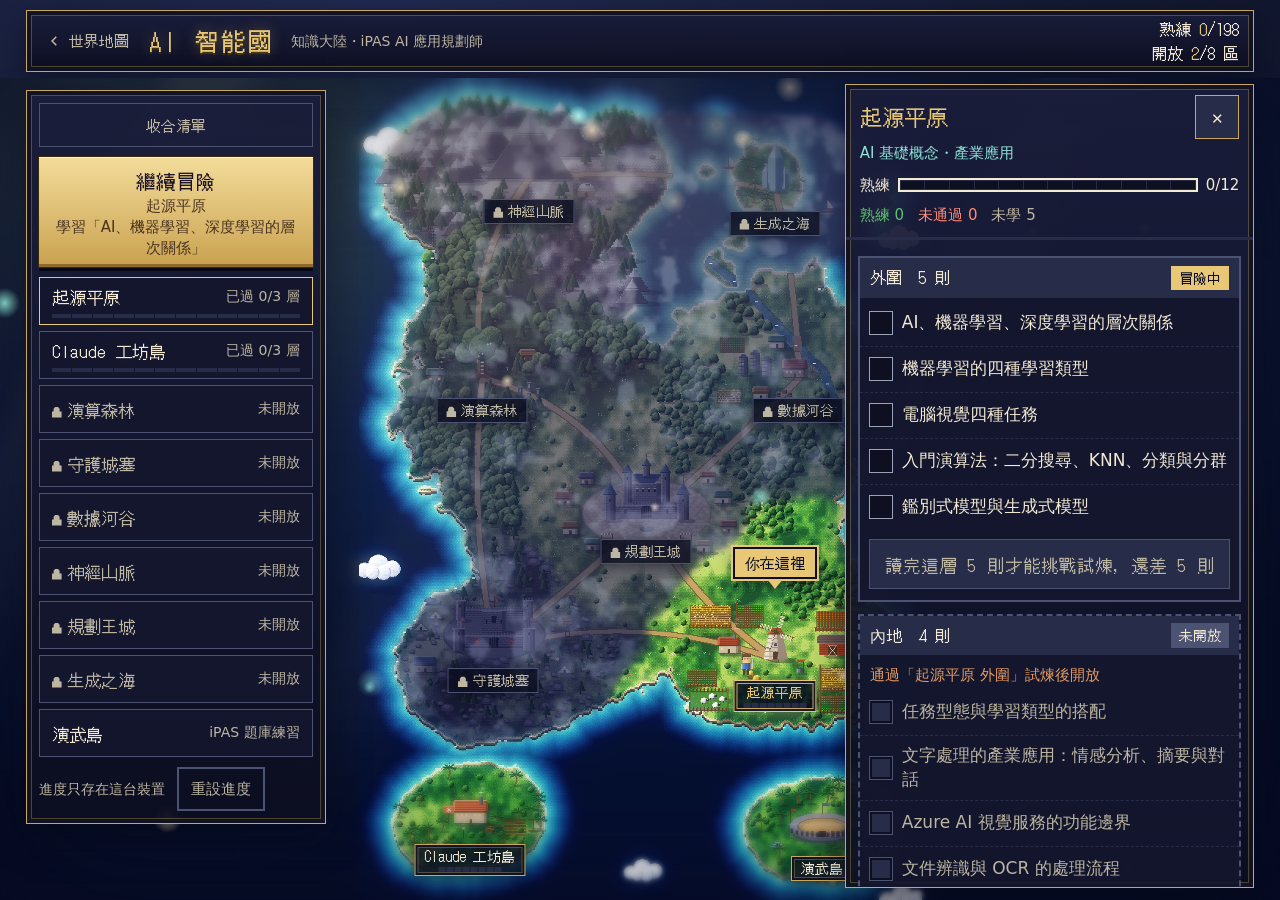
==== commit e374265e: "deploy: 同步 01_網站 2026-11-19 15:52:35" ====
--- a/ai.html
+++ b/ai.html
@@ -10,7 +10,7 @@
 <link rel="icon" href="favicon.svg" type="image/svg+xml">
 <link rel="preconnect" href="https://fonts.googleapis.com">
 <link rel="stylesheet" href="https://fonts.googleapis.com/css2?family=DotGothic16&display=swap" media="print" onload="this.media='all'">
-<link rel="stylesheet" href="world.css?v=114">
+<link rel="stylesheet" href="world.css?v=115">
 </head>
 <body data-country="ai">
 <div class="app map-mode" id="app">
@@ -25,7 +25,7 @@
   </aside>
 </div>
 <div class="toast win" id="toast" role="status"></div>
-<script type="module" src="world.js?v=114"></script>
+<script type="module" src="world.js?v=115"></script>
 <script>if ('serviceWorker' in navigator) navigator.serviceWorker.register('sw.js').catch(() => {});</script>
 </body>
 </html>
--- a/world.css
+++ b/world.css
@@ -65,6 +65,7 @@
 .seg i { width:7px; height:5px; background:var(--sl); }
 .seg i.on { background:var(--g); } .seg i.bad { background:var(--r); }
 .side-col { padding:6px var(--gut) 10px; display:flex; flex-direction:column; gap:10px; }
+.side-col > * { flex-shrink:0; } /* 清單有高度上限時不准把「繼續冒險」等區塊壓扁（字會溢出壓到下一列），放不下就整欄捲 */
 .fold-btn { display:none; }
 @media (min-width:900px) { .fold-btn { display:block; min-height:44px; font-family:var(--f-pixel); font-size:15px; background:none; border:1px solid var(--dgr); color:var(--muted); cursor:pointer; padding:4px 12px; } .fold-btn:hover { color:var(--y); border-color:var(--gold); } }
 .rlist { list-style:none; margin:0; padding:0; display:grid; gap:6px; }
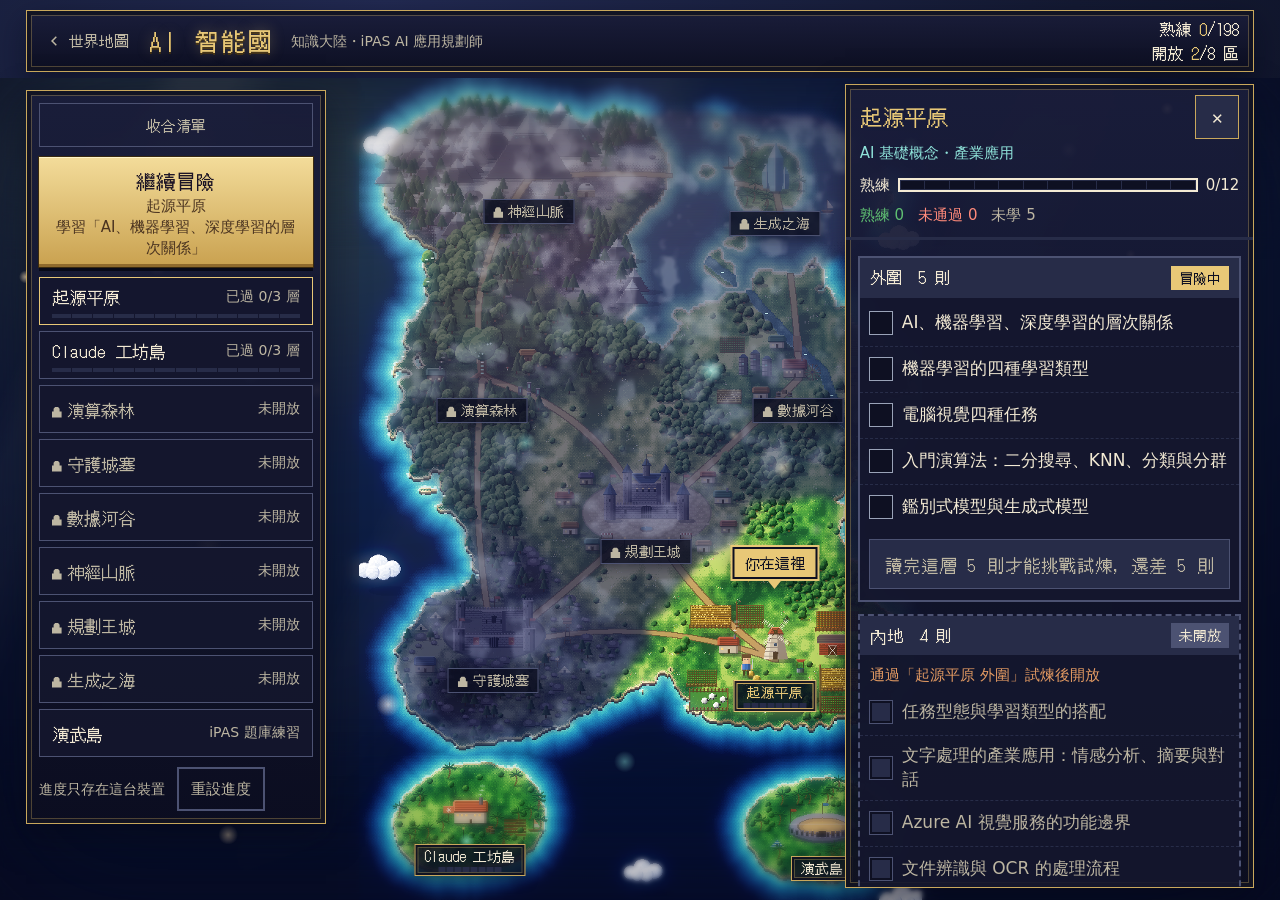
==== commit 9b53c11a: "deploy: 同步 01_網站 2026-11-19 20:03:36" ====
--- a/ai.html
+++ b/ai.html
@@ -10,7 +10,7 @@
 <link rel="icon" href="favicon.svg" type="image/svg+xml">
 <link rel="preconnect" href="https://fonts.googleapis.com">
 <link rel="stylesheet" href="https://fonts.googleapis.com/css2?family=DotGothic16&display=swap" media="print" onload="this.media='all'">
-<link rel="stylesheet" href="world.css?v=115">
+<link rel="stylesheet" href="world.css?v=116">
 </head>
 <body data-country="ai">
 <div class="app map-mode" id="app">
@@ -25,7 +25,7 @@
   </aside>
 </div>
 <div class="toast win" id="toast" role="status"></div>
-<script type="module" src="world.js?v=115"></script>
+<script type="module" src="world.js?v=116"></script>
 <script>if ('serviceWorker' in navigator) navigator.serviceWorker.register('sw.js').catch(() => {});</script>
 </body>
 </html>
--- a/world.css
+++ b/world.css
@@ -561,3 +561,44 @@
 .lk-flow:has(> li:nth-child(7)), .lk-fit.tight .lk-flow { gap:8px 30px; } .lk-flow:has(> li:nth-child(7)) li, .lk-fit.tight .lk-flow li { padding:6px 10px; gap:2px; line-height:1.45; }
 .lk-flow:has(> li:nth-child(7)) li span, .lk-fit.tight .lk-flow li span { margin-bottom:0; width:1.5em; height:1.5em; } .lk-flow:has(> li:nth-child(7)) li:not(:last-child)::after, .lk-fit.tight .lk-flow li:not(:last-child)::after { right:-24px; }
 .lk-flow em { font-size:max(18px, .95em); } /* 驗收第 2 輪：流程說明算內容，不低於 18px */
+
+/* ---- 2026-11-19 下一輪（關卡組）---- */
+/* 像素字補字：DotGothic16 缺 73 個繁中字（產、碳、卡、內、閱、說…），原本換成系統字；用俐方體 11 號（OFL）子集補上 */
+@font-face { font-family:"Cubic11Fill"; src:url("assets/cubic11-fill.woff2") format("woff2"); font-display:swap; }
+:root { --f-pixel:"DotGothic16","Cubic11Fill",var(--f-body); }
+/* 側欄大綱的跳卡按鈕屬系統介面，用像素字 */
+.olist button, .olist span.it { font-family:var(--f-pixel); }
+/* 中文不從詞中間斷：lessonkit 的 tx() 在詞邊界插 <wbr>，這裡只准在詞邊界、標點、空白換行；真的太長才任意斷（不溢出）；避免單字孤行 */
+.lk-fit { word-break:keep-all; overflow-wrap:anywhere; text-wrap:pretty; }
+.lk-fit .qwrap, .lk-fit .refs { word-break:normal; } /* 題目原文沒有斷詞標記，照一般規則換行 */
+/* 大螢幕：系統介面（頂列、卡型標籤、上下張按鈕）跟內容用同一比例放大，比例＝max(1, min(寬/1500, 高/800))，world.js 設 --s（練習頁同一比例） */
+:root { --ui:calc(clamp(16px, 1.1vw + 4px, 20.5px) * var(--s, 1)); }
+/* 記憶點、開關卡內容少：字級到上限後撐滿卡片，不留下半空白（內容仍靠上，world.js 加 .fill） */
+@media (min-width:900px) {
+  #card.fill > .lk-fit { flex:1; display:flex; flex-direction:column; }
+  #card.fill .lk-memo { flex:1; align-content:center; } /* 不用 grid：grid 會把每段字拆成獨立格子 */
+  #card.fill #lkb > .lk-tog { flex:1; grid-auto-rows:1fr; }
+}
+/* 答錯的回饋：框線與開頭字都用紅色 */
+.lk-why > b:first-child { color:var(--g); } .lk-why.no > b:first-child { color:#ff8a7a; }
+/* 先認識名詞：開頭說明比名詞小 */
+.card .lk-fit .lk-pre-hd { margin-top:0; font-size:.85em; }
+.lk-pre-terms dt { font-size:1.2em; }
+/* 開關卡：未勾選也看得出能點（亮框＋淡勾），hover 加亮 */
+.lk-tog button:not(.fixed) { border-color:var(--gold-d); background:#181d3a; }
+.lk-tog button:not(.fixed)::after { content:"✓"; color:rgba(232,200,119,.35); background:rgba(232,200,119,.1); }
+.lk-tog button:not(.fixed):not(.on):hover { border-color:var(--y); background:#202650; }
+.lk-tog button:not(.fixed):not(.on):hover::after { color:rgba(232,200,119,.8); }
+.lk-tog button.on::after { color:var(--k); }
+/* 流程卡收緊（18px 仍放不下才由 fitCard 加 .tight）：步驟編號跟標題排同一列、說明接在下面，每步省一行 */
+@media (min-width:900px) {
+  .lk-fit.tight .lk-h { margin-bottom:8px; }
+  .lk-fit.tight .lk-flow { gap:6px 28px; }
+  .lk-fit.tight .lk-flow li { display:grid; grid-template-columns:auto minmax(0,1fr); align-content:start; column-gap:.4em; row-gap:2px; padding:5px 9px; line-height:1.4; }
+  .lk-fit.tight .lk-flow li span { margin:0; width:1.4em; height:1.4em; }
+  .lk-fit.tight .lk-flow li em { grid-column:1 / -1; }
+}
+/* 「往下還有內容」放大一級 */
+@media (min-width:900px) { :root { --cue:max(16px, calc(var(--ui) * .85)); } }
+/* 手機：捲動到回饋句時扣掉頂部與底部固定列，不被蓋住 */
+@media (max-width:899px) { html { scroll-padding-top:140px; scroll-padding-bottom:110px; } .card { padding-bottom:24px; } }
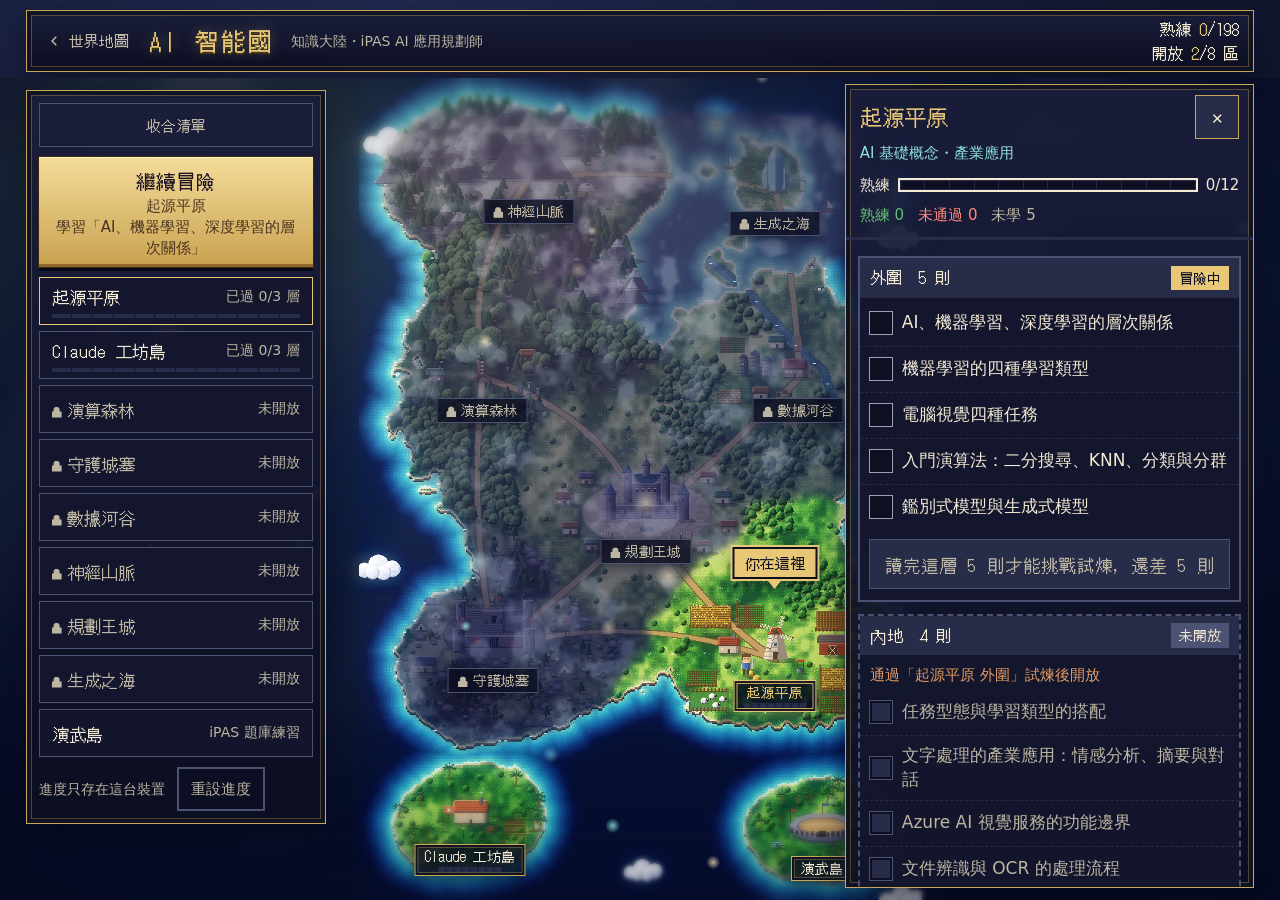
==== commit e85aff7f: "deploy: 同步 01_網站 2026-11-20 01:19:07" ====
--- a/ai.html
+++ b/ai.html
@@ -10,7 +10,7 @@
 <link rel="icon" href="favicon.svg" type="image/svg+xml">
 <link rel="preconnect" href="https://fonts.googleapis.com">
 <link rel="stylesheet" href="https://fonts.googleapis.com/css2?family=DotGothic16&display=swap" media="print" onload="this.media='all'">
-<link rel="stylesheet" href="world.css?v=116">
+<link rel="stylesheet" href="world.css?v=117">
 </head>
 <body data-country="ai">
 <div class="app map-mode" id="app">
@@ -25,7 +25,7 @@
   </aside>
 </div>
 <div class="toast win" id="toast" role="status"></div>
-<script type="module" src="world.js?v=116"></script>
+<script type="module" src="world.js?v=117"></script>
 <script>if ('serviceWorker' in navigator) navigator.serviceWorker.register('sw.js').catch(() => {});</script>
 </body>
 </html>
--- a/world.css
+++ b/world.css
@@ -602,3 +602,12 @@
 @media (min-width:900px) { :root { --cue:max(16px, calc(var(--ui) * .85)); } }
 /* 手機：捲動到回饋句時扣掉頂部與底部固定列，不被蓋住 */
 @media (max-width:899px) { html { scroll-padding-top:140px; scroll-padding-bottom:110px; } .card { padding-bottom:24px; } }
+
+/* ---- v117（關卡組）---- */
+/* 關卡頁像素字改以俐方體為主：DotGothic16 缺「碳產查內卡」等字，補上的俐方體筆畫不同，同一行混兩種字（驗收 v116）。
+   assets/cubic11-fill.woff2 擴成全部知識點標題、區域／層名、world.js／lessonkit.js／ai／earth.html 字串＋ASCII 的子集（1029 字），頂列、卡型標籤、按鈕都同一字型 */
+.app:not(.map-mode) { --f-pixel:"Cubic11Fill","DotGothic16",var(--f-body); }
+/* 小檢查解析：world.js 在詞邊界插 <wbr>，只在詞邊界、標點換行（題目、選項照一般規則） */
+.fb { word-break:keep-all; overflow-wrap:anywhere; }
+/* 流程卡排法由 fitCard 依可用空間選欄數（--cols），每列步數平均 */
+@media (min-width:900px) { .lk-flow[style*="--cols"], .lk-pre-terms dl[style*="--cols"] { display:grid; grid-template-columns:repeat(var(--cols),minmax(0,1fr)); } }
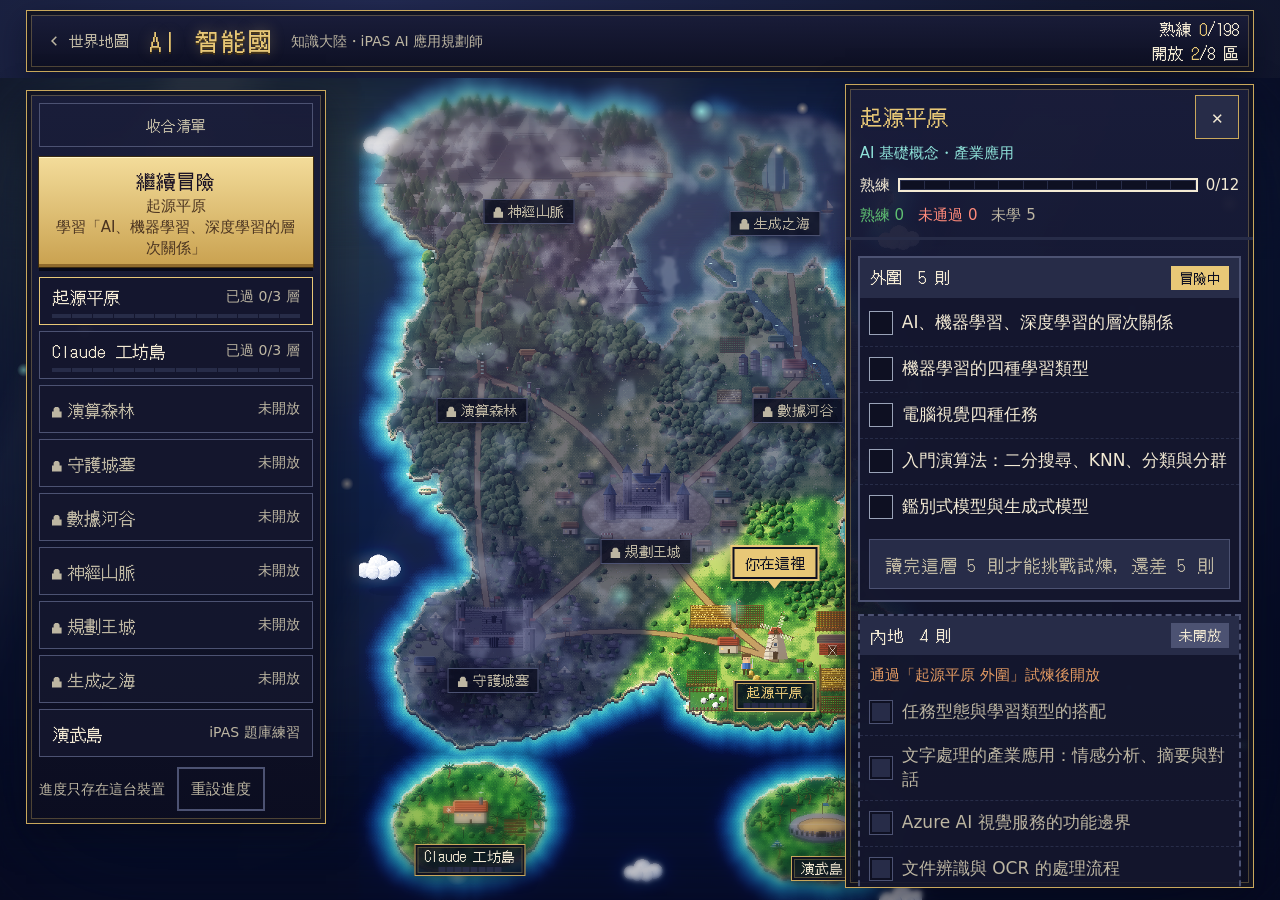
==== commit 0dae7faa: "deploy: 同步 01_網站 2026-11-20 10:23:39" ====
--- a/ai.html
+++ b/ai.html
@@ -10,7 +10,7 @@
 <link rel="icon" href="favicon.svg" type="image/svg+xml">
 <link rel="preconnect" href="https://fonts.googleapis.com">
 <link rel="stylesheet" href="https://fonts.googleapis.com/css2?family=DotGothic16&display=swap" media="print" onload="this.media='all'">
-<link rel="stylesheet" href="world.css?v=117">
+<link rel="stylesheet" href="world.css?v=118">
 </head>
 <body data-country="ai">
 <div class="app map-mode" id="app">
@@ -25,7 +25,7 @@
   </aside>
 </div>
 <div class="toast win" id="toast" role="status"></div>
-<script type="module" src="world.js?v=117"></script>
+<script type="module" src="world.js?v=118"></script>
 <script>if ('serviceWorker' in navigator) navigator.serviceWorker.register('sw.js').catch(() => {});</script>
 </body>
 </html>
--- a/world.css
+++ b/world.css
@@ -611,3 +611,12 @@
 .fb { word-break:keep-all; overflow-wrap:anywhere; }
 /* 流程卡排法由 fitCard 依可用空間選欄數（--cols），每列步數平均 */
 @media (min-width:900px) { .lk-flow[style*="--cols"], .lk-pre-terms dl[style*="--cols"] { display:grid; grid-template-columns:repeat(var(--cols),minmax(0,1fr)); } }
+/* ---- v118 名詞卡固定位子（使用者 2026-11-20：不要自適應、格子固定、好閱讀不留大片空）----
+   fitCard 選固定欄數（--cols）與字級；解釋文字收起時也佔位（visibility），展開／收起格子大小不變 */
+@media (min-width:900px) {
+  .lk-terms[style*="--cols"] { grid-template-columns:repeat(var(--cols),minmax(0,1fr)); grid-auto-rows:1fr; }
+  .lk-term, .lk-term.on { display:grid; grid-template-rows:auto 1fr; align-content:start; gap:.45em; padding:.75em .9em; min-height:0; overflow:hidden; }
+  .lk-term .lk-hint, .lk-term .d, .lk-term.on .lk-hint { grid-row:2; grid-column:1; display:block; }
+  .lk-term .d, .lk-term.on .lk-hint { visibility:hidden; } .lk-term.on .d { visibility:visible; }
+  .lk-terms[style*="--cols"] .lk-term .d { line-height:1.5; }
+}
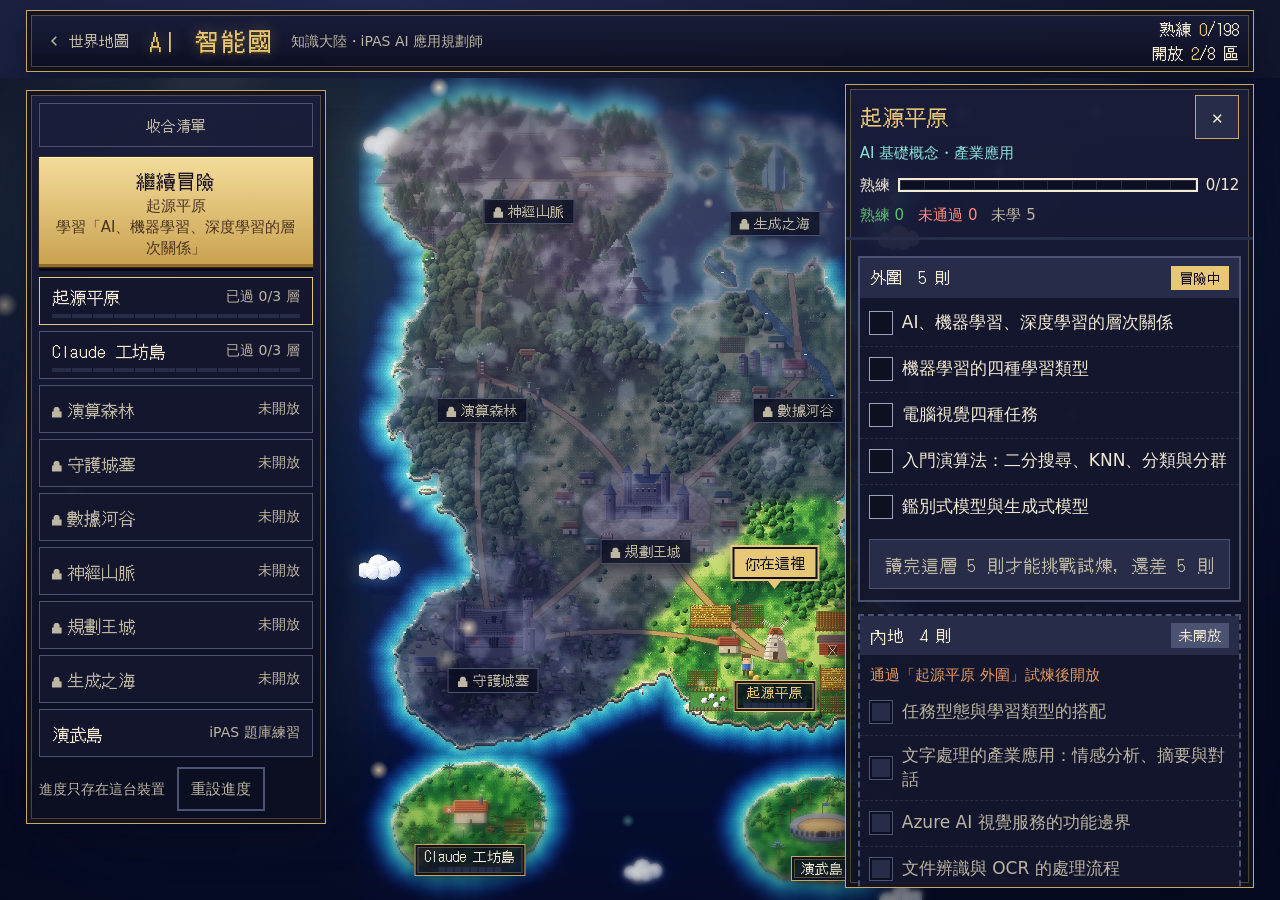
==== commit 5386e098: "deploy: 同步 01_網站 2026-11-20 13:20:10" ====
--- a/ai.html
+++ b/ai.html
@@ -10,7 +10,7 @@
 <link rel="icon" href="favicon.svg" type="image/svg+xml">
 <link rel="preconnect" href="https://fonts.googleapis.com">
 <link rel="stylesheet" href="https://fonts.googleapis.com/css2?family=DotGothic16&display=swap" media="print" onload="this.media='all'">
-<link rel="stylesheet" href="world.css?v=118">
+<link rel="stylesheet" href="world.css?v=119">
 </head>
 <body data-country="ai">
 <div class="app map-mode" id="app">
@@ -25,7 +25,7 @@
   </aside>
 </div>
 <div class="toast win" id="toast" role="status"></div>
-<script type="module" src="world.js?v=118"></script>
+<script type="module" src="world.js?v=119"></script>
 <script>if ('serviceWorker' in navigator) navigator.serviceWorker.register('sw.js').catch(() => {});</script>
 </body>
 </html>
